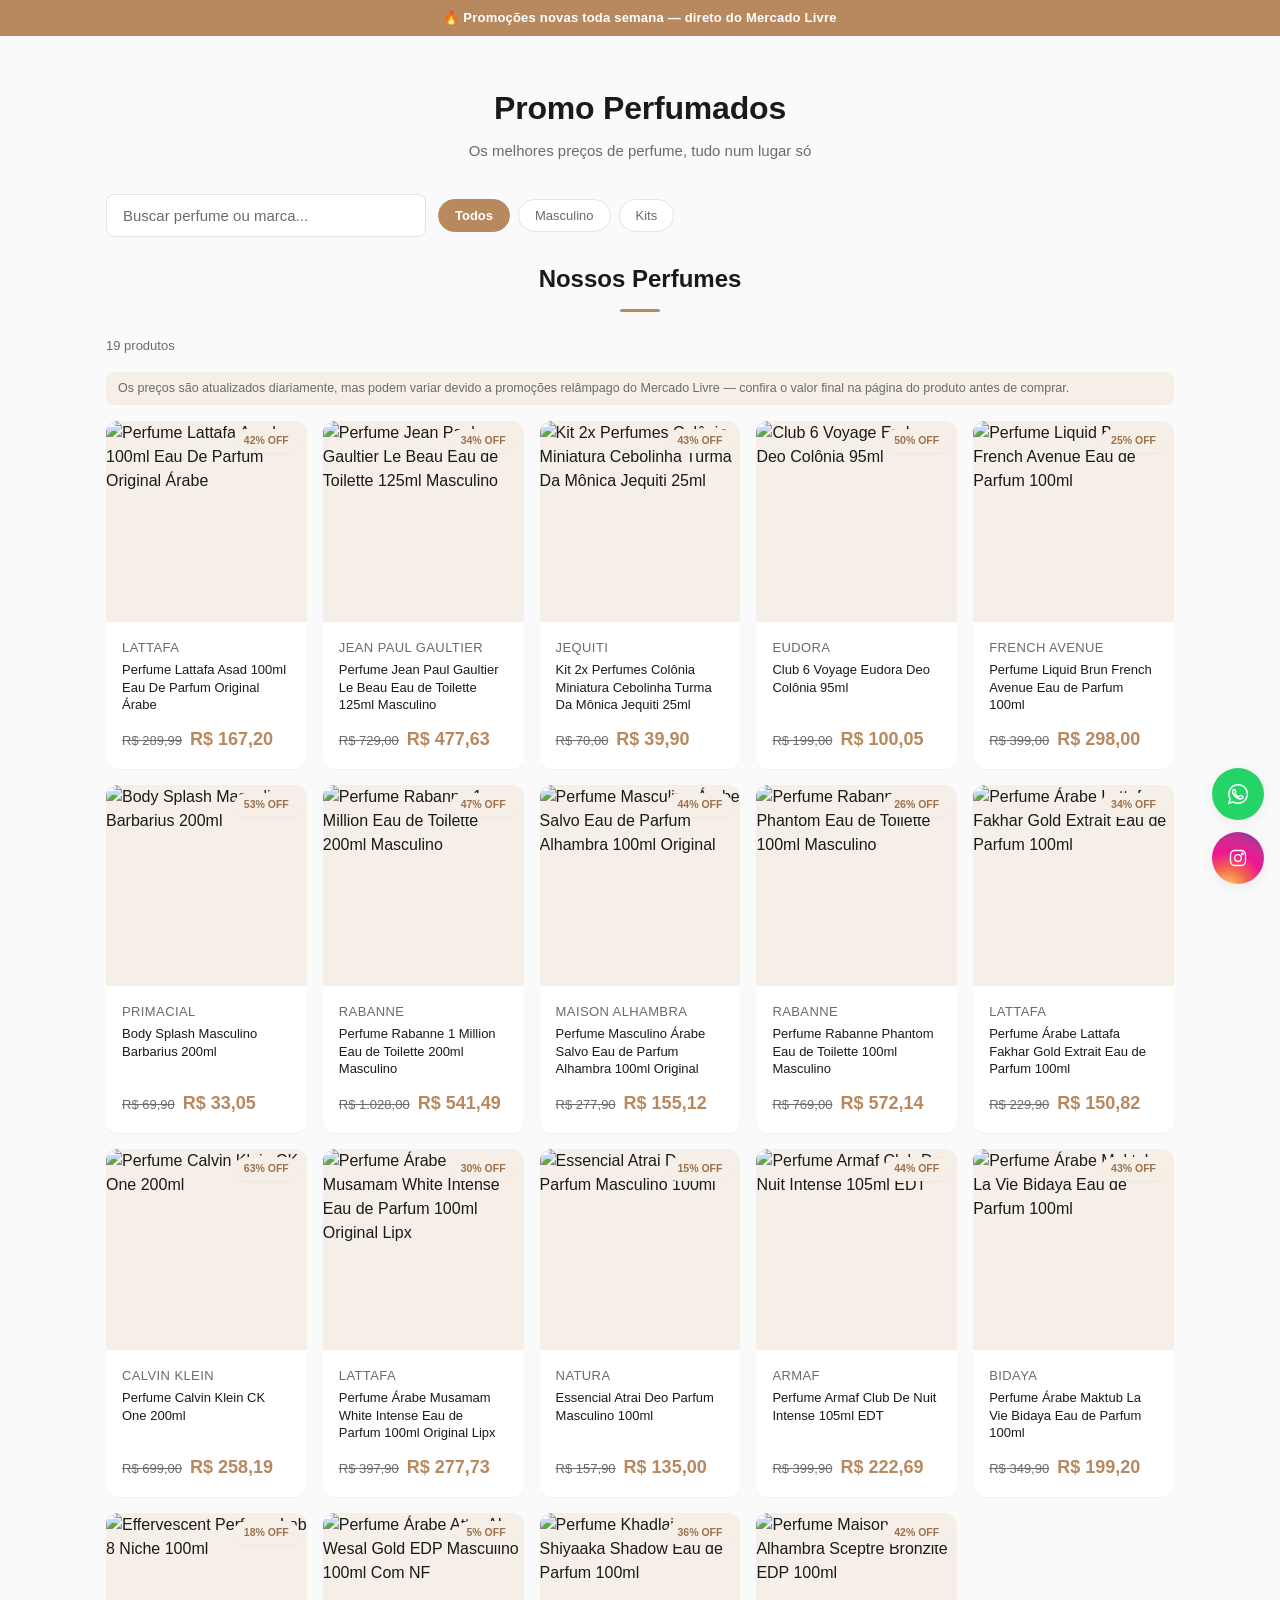
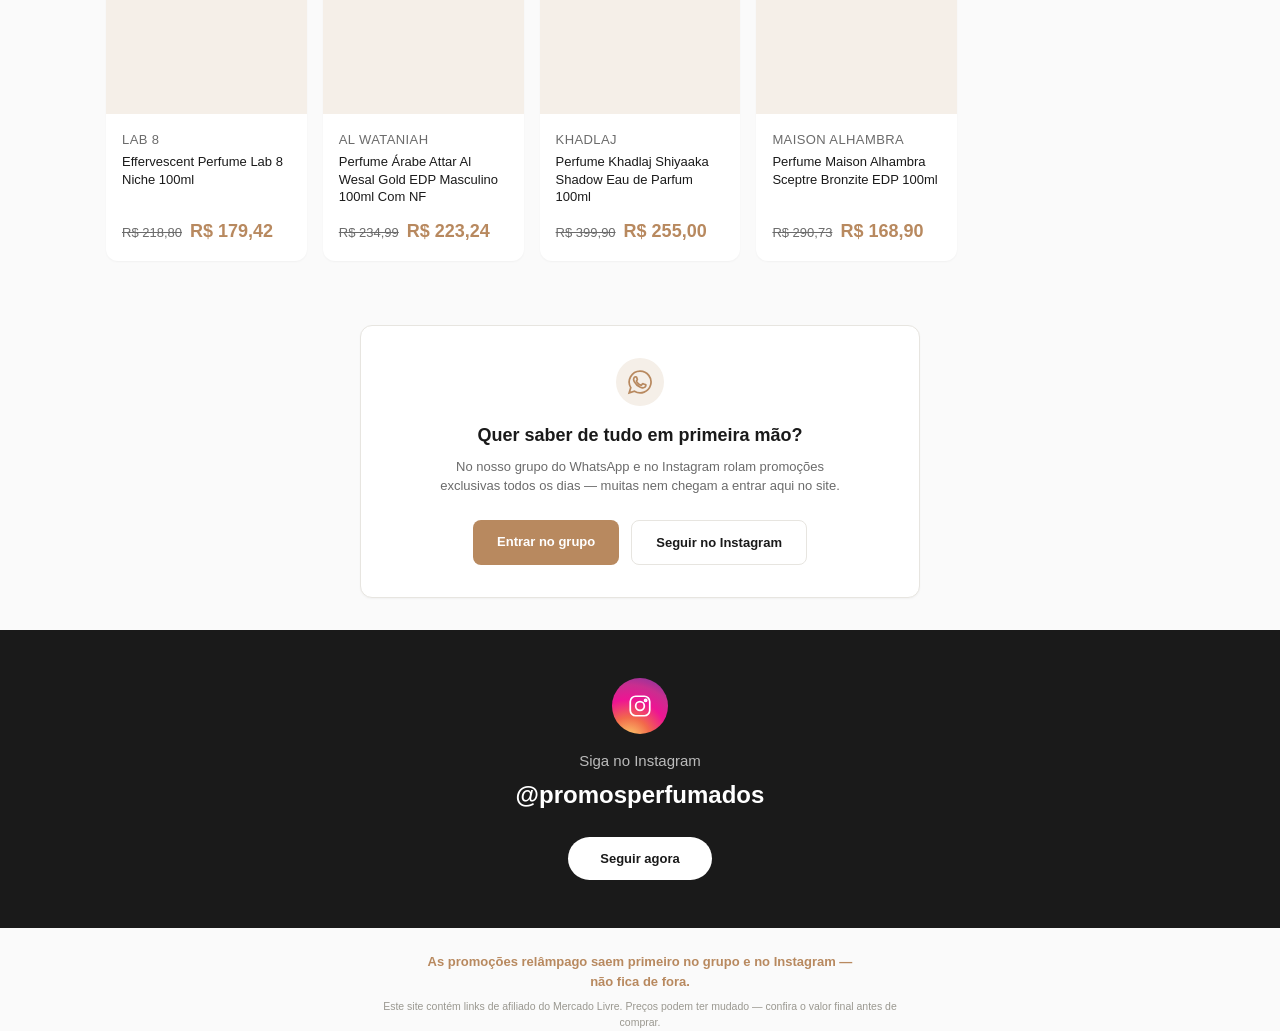
==== site/index.html @ 94b49519 "Adiciona 9 produtos reais (Yuri) e redesign inspirado na Lab8: barra de aviso, titulo de secao, badg" ====
<!DOCTYPE html>
<html lang="pt-br">
<head>
<meta charset="UTF-8">
<meta name="viewport" content="width=device-width, initial-scale=1.0">
<title>Promo Perfumados</title>
<link rel="stylesheet" href="style.css">

<!-- config.js precisa vir ANTES do pixel, porque o pixel lê o Pixel ID dali -->
<script src="config.js"></script>

<!-- ==================== META PIXEL ==================== -->
<script>
!function(f,b,e,v,n,t,s)
{if(f.fbq)return;n=f.fbq=function(){n.callMethod?
n.callMethod.apply(n,arguments):n.queue.push(arguments)};
if(!f._fbq)f._fbq=n;n.push=n;n.loaded=!0;n.version='2.0';
n.queue=[];t=b.createElement(e);t.async=!0;
t.src=v;s=b.getElementsByTagName(e)[0];
s.parentNode.insertBefore(t,s)}(window, document,'script',
'https://connect.facebook.net/en_US/fbevents.js');
fbq('init', SITE_CONFIG.metaPixelId);
fbq('track', 'PageView');
</script>
<noscript>
<img height="1" width="1" style="display:none"
src="https://www.facebook.com/tr?id=SEU_PIXEL_ID_AQUI&ev=PageView&noscript=1"/>
</noscript>
<!-- ==================== FIM META PIXEL ==================== -->
</head>
<body>

<div class="announcement-bar" id="announcement-bar"></div>

<header>
  <div class="header-brand">
    <h1 id="site-name">Promo Perfumados</h1>
  </div>
  <p id="site-tagline">Os melhores preços de perfume, tudo num lugar só</p>
</header>

<div class="container">
  <div class="toolbar">
    <input type="text" id="search" class="search-box" placeholder="Buscar perfume ou marca...">
    <div class="categories" id="categories"></div>
  </div>

  <div class="section-title-wrap">
    <h2 class="section-title" id="section-title"></h2>
    <div class="section-title-underline"></div>
  </div>

  <div class="results-count" id="results-count"></div>
  <p class="price-note" id="price-note"></p>
  <div class="grid" id="grid"></div>
</div>

<div class="cta-section">
  <div class="cta-icon">
    <svg width="26" height="26" viewBox="0 0 24 24" fill="none" stroke="currentColor" stroke-width="1.6"><path d="M17 14.5c-.3-.1-1.7-.8-2-.9-.3-.1-.5-.1-.7.1-.2.3-.8.9-.9 1.1-.2.2-.3.2-.6.1-.3-.1-1.3-.5-2.4-1.5-.9-.8-1.5-1.8-1.6-2.1-.2-.3 0-.5.1-.6.1-.1.3-.3.4-.5.1-.1.2-.3.2-.4.1-.2 0-.3 0-.4C9.4 9.2 9 8 8.8 7.6c-.2-.4-.4-.4-.6-.4h-.5c-.2 0-.5.1-.7.3-.2.3-.9.9-.9 2.2s1 2.5 1.1 2.7c.1.2 2 3 4.7 4.2.7.3 1.2.5 1.6.6.7.2 1.3.2 1.8.1.5-.1 1.7-.7 1.9-1.3.2-.6.2-1.1.2-1.3-.1-.1-.3-.2-.6-.3z"/><path d="M12 2a10 10 0 0 0-8.5 15.2L2 22l4.9-1.5A10 10 0 1 0 12 2z"/></svg>
  </div>
  <h2 class="cta-title">Quer saber de tudo em primeira mão?</h2>
  <p class="cta-subtitle">No nosso grupo do WhatsApp e no Instagram rolam promoções exclusivas todos os dias — muitas nem chegam a entrar aqui no site.</p>
  <div class="cta-buttons">
    <a id="whatsapp-cta" class="cta-btn primary" href="#">Entrar no grupo</a>
    <a id="instagram-cta" class="cta-btn secondary" href="#" target="_blank">Seguir no Instagram</a>
  </div>
</div>

<div class="instagram-band">
  <div class="instagram-band-icon">
    <svg width="26" height="26" viewBox="0 0 24 24" fill="none" stroke="#fff" stroke-width="1.6"><rect x="3" y="3" width="18" height="18" rx="5"/><circle cx="12" cy="12" r="4"/><circle cx="17.2" cy="6.8" r="1"/></svg>
  </div>
  <p class="instagram-band-label">Siga no Instagram</p>
  <p class="instagram-band-handle" id="instagram-handle"></p>
  <a id="instagram-band-btn" class="instagram-band-btn" href="#" target="_blank">Seguir agora</a>
</div>

<div class="disclaimer" id="disclaimer"></div>
<div class="legal-note" id="legal-note"></div>

<div class="floating-links">
  <a id="whatsapp-fab" class="fab whatsapp" href="#" target="_blank" title="Entrar no grupo do WhatsApp" aria-label="WhatsApp">
    <svg width="22" height="22" viewBox="0 0 24 24" fill="none" stroke="currentColor" stroke-width="1.6"><path d="M17 14.5c-.3-.1-1.7-.8-2-.9-.3-.1-.5-.1-.7.1-.2.3-.8.9-.9 1.1-.2.2-.3.2-.6.1-.3-.1-1.3-.5-2.4-1.5-.9-.8-1.5-1.8-1.6-2.1-.2-.3 0-.5.1-.6.1-.1.3-.3.4-.5.1-.1.2-.3.2-.4.1-.2 0-.3 0-.4C9.4 9.2 9 8 8.8 7.6c-.2-.4-.4-.4-.6-.4h-.5c-.2 0-.5.1-.7.3-.2.3-.9.9-.9 2.2s1 2.5 1.1 2.7c.1.2 2 3 4.7 4.2.7.3 1.2.5 1.6.6.7.2 1.3.2 1.8.1.5-.1 1.7-.7 1.9-1.3.2-.6.2-1.1.2-1.3-.1-.1-.3-.2-.6-.3z"/><path d="M12 2a10 10 0 0 0-8.5 15.2L2 22l4.9-1.5A10 10 0 1 0 12 2z"/></svg>
  </a>
  <a id="instagram-fab" class="fab instagram" href="#" target="_blank" title="Seguir no Instagram" aria-label="Instagram">
    <svg width="20" height="20" viewBox="0 0 24 24" fill="none" stroke="currentColor" stroke-width="1.6"><rect x="3" y="3" width="18" height="18" rx="5"/><circle cx="12" cy="12" r="4"/><circle cx="17.2" cy="6.8" r="1"/></svg>
  </a>
</div>

<script src="products-data.js"></script>
<script src="script.js"></script>
</body>
</html>
---- site/style.css ----
/* ============================================================
   Design tokens — see clean-web-design skill / design-tokens.css
   One scale, reused everywhere, instead of ad hoc values.
   ============================================================ */
:root {
  --color-bg: #fafafa;
  --color-surface: #ffffff;
  --color-border: #e7e5e0;
  --color-text: #1a1a1a;
  --color-text-muted: #6b6b6b;
  --color-accent: #b8895f;        /* accent com toque quente, combina com perfume sem virar "ouro genérico" */
  --color-accent-hover: #9c714c;
  --color-accent-tint: #f5efe8;

  --space-1: 4px;
  --space-2: 8px;
  --space-3: 12px;
  --space-4: 16px;
  --space-5: 24px;
  --space-6: 32px;
  --space-7: 48px;
  --space-8: 64px;

  --text-xs: 13px;
  --text-sm: 15px;
  --text-md: 18px;
  --text-lg: 24px;
  --text-xl: 32px;

  --radius: 12px;
  --radius-sm: 8px;
  --radius-pill: 999px;

  --shadow-sm: 0 1px 2px rgba(0, 0, 0, 0.04);
  --shadow-md: 0 4px 16px rgba(0, 0, 0, 0.06);
}

* { box-sizing: border-box; margin: 0; padding: 0; }

body {
  font-family: -apple-system, BlinkMacSystemFont, "Segoe UI", Arial, sans-serif;
  background: var(--color-bg);
  color: var(--color-text);
  line-height: 1.5;
}

.announcement-bar {
  background: var(--color-accent);
  color: #fff;
  text-align: center;
  font-size: var(--text-xs);
  font-weight: 600;
  letter-spacing: 0.2px;
  padding: var(--space-2) var(--space-4);
}

header {
  text-align: center;
  padding: var(--space-7) var(--space-4) var(--space-6);
}

.header-brand {
  display: flex;
  align-items: center;
  justify-content: center;
  gap: var(--space-2);
}

.logo-badge {
  width: 32px;
  height: 32px;
  border-radius: 50%;
}

#site-name {
  font-size: var(--text-xl);
  font-weight: 600;
  letter-spacing: -0.2px;
  color: var(--color-text);
}

#site-tagline {
  margin-top: var(--space-2);
  font-size: var(--text-sm);
  color: var(--color-text-muted);
}

.container {
  max-width: 1100px;
  margin: 0 auto;
  padding: 0 var(--space-4) var(--space-6);
}

.toolbar {
  display: flex;
  flex-direction: column;
  gap: var(--space-3);
  margin-bottom: var(--space-5);
}

.search-box {
  width: 100%;
  padding: var(--space-3) var(--space-4);
  border-radius: var(--radius-sm);
  border: 1px solid var(--color-border);
  background: var(--color-surface);
  color: var(--color-text);
  font-size: var(--text-sm);
}

.search-box::placeholder { color: var(--color-text-muted); }
.search-box:focus { outline: none; border-color: var(--color-accent); }

.categories {
  display: flex;
  flex-wrap: wrap;
  gap: var(--space-2);
}

.category-btn {
  padding: var(--space-2) var(--space-4);
  border-radius: var(--radius-pill);
  border: 1px solid var(--color-border);
  background: var(--color-surface);
  color: var(--color-text-muted);
  font-size: var(--text-xs);
  cursor: pointer;
  white-space: nowrap;
  transition: border-color 0.15s ease, color 0.15s ease;
}

.category-btn:hover { border-color: var(--color-accent); color: var(--color-text); }

.category-btn.active {
  background: var(--color-accent);
  border-color: var(--color-accent);
  color: #fff;
  font-weight: 600;
}

.section-title-wrap {
  text-align: center;
  margin-bottom: var(--space-5);
}

.section-title {
  font-size: var(--text-lg);
  font-weight: 600;
  color: var(--color-text);
}

.section-title-underline {
  width: 40px;
  height: 3px;
  background: var(--color-accent);
  border-radius: var(--radius-pill);
  margin: var(--space-3) auto 0;
}

.results-count {
  font-size: var(--text-xs);
  color: var(--color-text-muted);
  margin-bottom: var(--space-4);
}

.price-note {
  font-size: 12.5px;
  color: var(--color-text-muted);
  background: var(--color-accent-tint);
  border-radius: var(--radius-sm);
  padding: var(--space-2) var(--space-3);
  margin-bottom: var(--space-4);
  line-height: 1.4;
}

.grid {
  display: grid;
  grid-template-columns: repeat(auto-fill, minmax(170px, 1fr));
  gap: var(--space-4);
}

.card {
  background: var(--color-surface);
  border: none;
  border-radius: var(--radius);
  overflow: hidden;
  display: flex;
  flex-direction: column;
  text-decoration: none;
  color: inherit;
  box-shadow: var(--shadow-sm);
  transition: transform 0.15s ease, box-shadow 0.15s ease;
}

.card:hover {
  transform: translateY(-2px);
  box-shadow: var(--shadow-md);
}

.card-image-wrap {
  position: relative;
}

.card img {
  width: 100%;
  aspect-ratio: 1 / 1;
  object-fit: cover;
  background: var(--color-accent-tint);
  display: block;
}

.card-badge {
  position: absolute;
  top: var(--space-2);
  right: var(--space-2);
  background: var(--color-accent-tint);
  color: var(--color-accent-hover);
  font-size: 10.5px;
  font-weight: 700;
  padding: 4px 10px;
  border-radius: var(--radius-pill);
  box-shadow: var(--shadow-sm);
}

.card-body {
  padding: var(--space-4);
  display: flex;
  flex-direction: column;
  gap: var(--space-1);
  flex: 1;
}

.card-brand {
  font-size: var(--text-xs);
  color: var(--color-text-muted);
  text-transform: uppercase;
  letter-spacing: 0.4px;
}

.card-name {
  font-size: var(--text-xs);
  line-height: 1.35;
  color: var(--color-text);
}

.card-price-row {
  margin-top: auto;
  padding-top: var(--space-2);
  display: flex;
  align-items: baseline;
  gap: var(--space-2);
  flex-wrap: wrap;
}

.card-price-original {
  font-size: var(--text-xs);
  color: var(--color-text-muted);
  text-decoration: line-through;
}

.card-price {
  font-size: var(--text-md);
  font-weight: 600;
  color: var(--color-accent);
}

.no-results {
  text-align: center;
  padding: var(--space-7) var(--space-4);
  color: var(--color-text-muted);
  font-size: var(--text-sm);
}

.cta-section {
  max-width: 560px;
  margin: var(--space-6) auto 0;
  padding: var(--space-6) var(--space-5);
  background: var(--color-surface);
  border: 1px solid var(--color-border);
  border-radius: var(--radius);
  text-align: center;
  box-shadow: var(--shadow-sm);
}

.cta-icon {
  width: 48px;
  height: 48px;
  border-radius: 50%;
  background: var(--color-accent-tint);
  color: var(--color-accent);
  display: flex;
  align-items: center;
  justify-content: center;
  margin: 0 auto var(--space-4);
}

.cta-title {
  font-size: var(--text-md);
  font-weight: 600;
  color: var(--color-text);
  margin-bottom: var(--space-2);
}

.cta-subtitle {
  font-size: var(--text-xs);
  color: var(--color-text-muted);
  line-height: 1.5;
  max-width: 420px;
  margin: 0 auto var(--space-5);
}

.cta-buttons {
  display: flex;
  gap: var(--space-3);
  justify-content: center;
  flex-wrap: wrap;
}

.cta-btn {
  padding: var(--space-3) var(--space-5);
  border-radius: var(--radius-sm);
  font-size: var(--text-xs);
  font-weight: 600;
  text-decoration: none;
  transition: opacity 0.15s ease, background 0.15s ease;
}

.cta-btn.primary {
  background: var(--color-accent);
  color: #fff;
}

.cta-btn.primary:hover { background: var(--color-accent-hover); }

.cta-btn.secondary {
  background: var(--color-surface);
  color: var(--color-text);
  border: 1px solid var(--color-border);
}

.cta-btn.secondary:hover { border-color: var(--color-accent); color: var(--color-accent); }

.instagram-band {
  background: #1a1a1a;
  color: #fff;
  text-align: center;
  padding: var(--space-7) var(--space-4);
  margin-top: var(--space-6);
}

.instagram-band-icon {
  width: 56px;
  height: 56px;
  border-radius: 50%;
  background: radial-gradient(circle at 30% 110%, #ffdb6f, #f26a4b 30%, #ee1493 55%, #c92e8f 75%, #7038a3);
  display: flex;
  align-items: center;
  justify-content: center;
  margin: 0 auto var(--space-4);
}

.instagram-band-label {
  font-size: var(--text-sm);
  color: #bbb;
  margin-bottom: var(--space-1);
}

.instagram-band-handle {
  font-size: var(--text-lg);
  font-weight: 700;
  margin-bottom: var(--space-5);
}

.instagram-band-btn {
  display: inline-block;
  padding: var(--space-3) var(--space-6);
  border-radius: var(--radius-pill);
  background: #fff;
  color: #1a1a1a;
  font-size: var(--text-xs);
  font-weight: 600;
  text-decoration: none;
  transition: opacity 0.15s ease;
}

.instagram-band-btn:hover { opacity: 0.85; }

.disclaimer {
  max-width: 480px;
  margin: var(--space-5) auto 0;
  padding: 0 var(--space-4);
  font-size: var(--text-xs);
  font-weight: 600;
  line-height: 1.5;
  color: var(--color-accent);
  text-align: center;
}

.legal-note {
  max-width: 560px;
  margin: var(--space-2) auto 0;
  padding: 0 var(--space-4);
  font-size: 10.5px;
  line-height: 1.5;
  color: #9a9890;
  text-align: center;
}

footer {
  text-align: center;
  padding: var(--space-5) var(--space-4) 100px;
  font-size: var(--text-xs);
  color: var(--color-text-muted);
}

footer a { color: var(--color-accent); }

.floating-links {
  position: fixed;
  right: var(--space-4);
  bottom: var(--space-4);
  display: flex;
  flex-direction: column;
  gap: var(--space-3);
  z-index: 50;
}

.fab {
  width: 52px;
  height: 52px;
  border-radius: 50%;
  display: flex;
  align-items: center;
  justify-content: center;
  color: #fff;
  text-decoration: none;
  box-shadow: var(--shadow-md);
}

.fab.whatsapp { background: #25D366; }
.fab.instagram { background: radial-gradient(circle at 30% 110%, #ffdb6f, #f26a4b 30%, #ee1493 55%, #c92e8f 75%, #7038a3); }

@media (min-width: 640px) {
  .toolbar { flex-direction: row; align-items: center; }
  .search-box { max-width: 320px; }
}
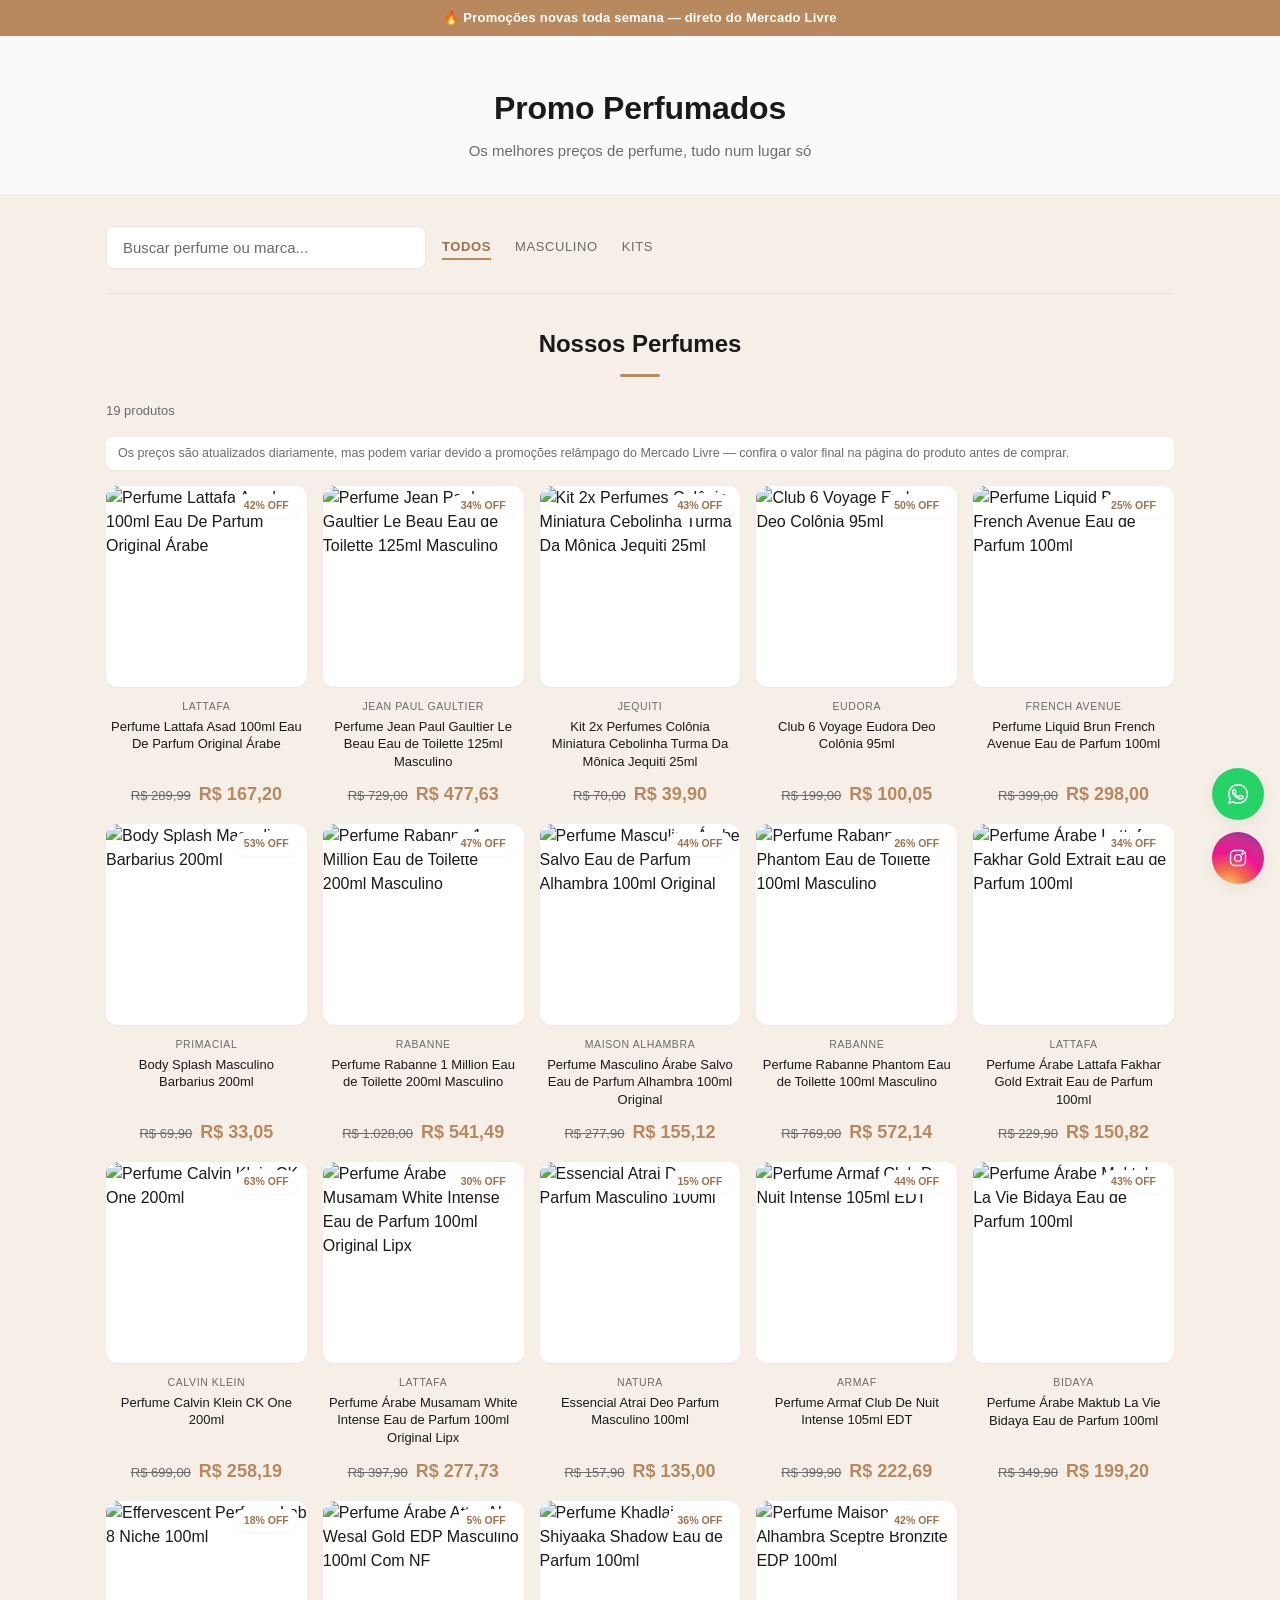
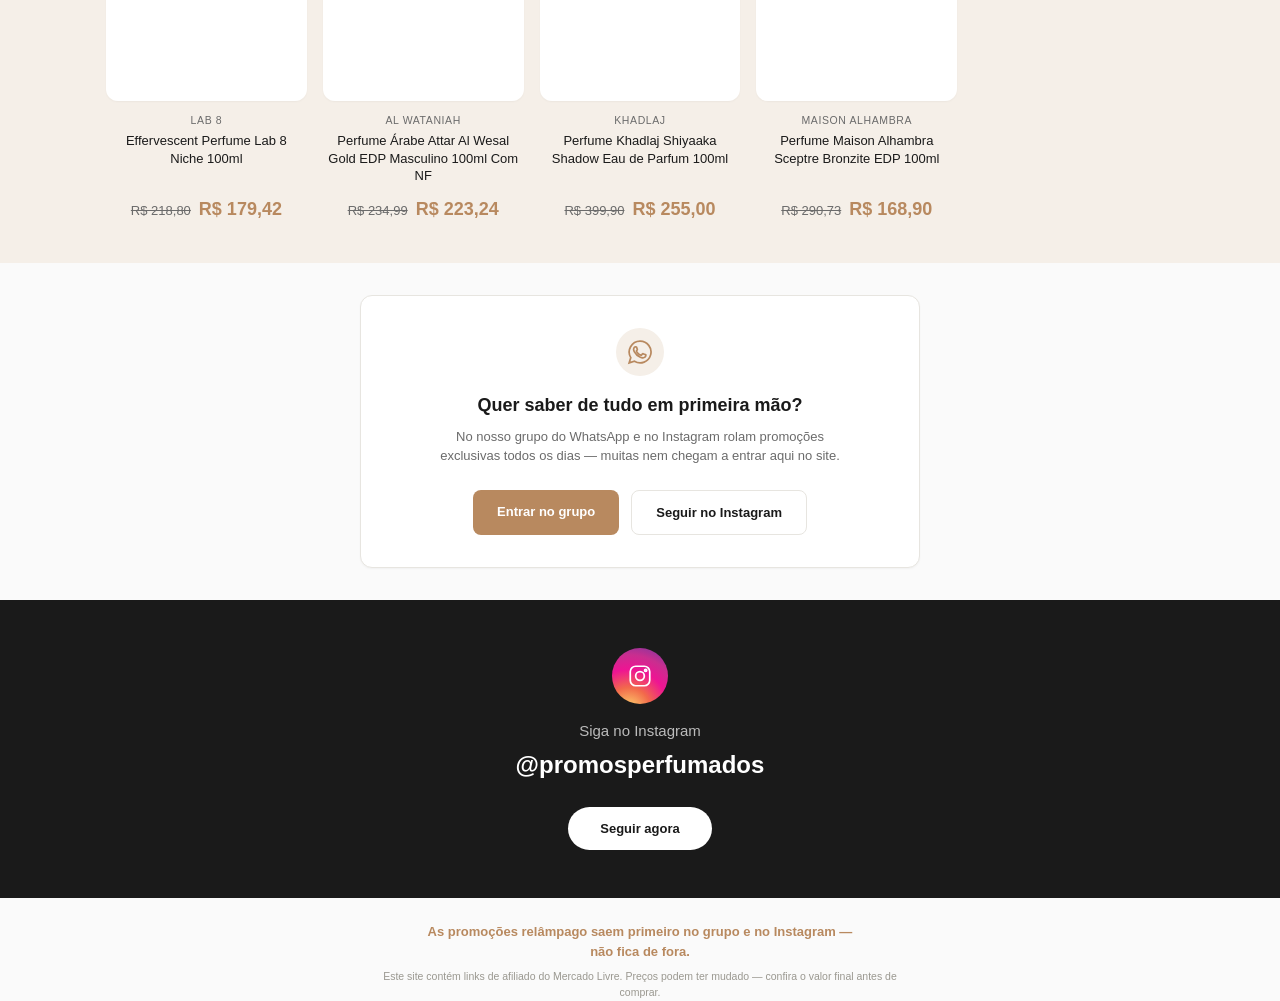
==== commit 1e50c9fb: "Refina fidelidade ao design de referencia: cards imagem+legenda sem caixa, categorias como links min" ====
--- a/site/index.html
+++ b/site/index.html
@@ -39,21 +39,23 @@
   <p id="site-tagline">Os melhores preços de perfume, tudo num lugar só</p>
 </header>
 
-<div class="container">
-  <div class="toolbar">
-    <input type="text" id="search" class="search-box" placeholder="Buscar perfume ou marca...">
-    <div class="categories" id="categories"></div>
+<section class="shop-band">
+  <div class="container">
+    <div class="toolbar">
+      <input type="text" id="search" class="search-box" placeholder="Buscar perfume ou marca...">
+      <div class="categories" id="categories"></div>
+    </div>
+
+    <div class="section-title-wrap">
+      <h2 class="section-title" id="section-title"></h2>
+      <div class="section-title-underline"></div>
+    </div>
+
+    <div class="results-count" id="results-count"></div>
+    <p class="price-note" id="price-note"></p>
+    <div class="grid" id="grid"></div>
   </div>
-
-  <div class="section-title-wrap">
-    <h2 class="section-title" id="section-title"></h2>
-    <div class="section-title-underline"></div>
-  </div>
-
-  <div class="results-count" id="results-count"></div>
-  <p class="price-note" id="price-note"></p>
-  <div class="grid" id="grid"></div>
-</div>
+</section>
 
 <div class="cta-section">
   <div class="cta-icon">
--- a/site/style.css
+++ b/site/style.css
@@ -85,6 +85,12 @@
   color: var(--color-text-muted);
 }
 
+.shop-band {
+  background: var(--color-accent-tint);
+  padding-top: var(--space-6);
+  padding-bottom: var(--space-2);
+}
+
 .container {
   max-width: 1100px;
   margin: 0 auto;
@@ -94,12 +100,16 @@
 .toolbar {
   display: flex;
   flex-direction: column;
-  gap: var(--space-3);
-  margin-bottom: var(--space-5);
+  align-items: center;
+  gap: var(--space-4);
+  margin-bottom: var(--space-6);
+  padding-bottom: var(--space-5);
+  border-bottom: 1px solid var(--color-border);
 }
 
 .search-box {
   width: 100%;
+  max-width: 360px;
   padding: var(--space-3) var(--space-4);
   border-radius: var(--radius-sm);
   border: 1px solid var(--color-border);
@@ -114,28 +124,30 @@
 .categories {
   display: flex;
   flex-wrap: wrap;
-  gap: var(--space-2);
+  justify-content: center;
+  gap: var(--space-5);
 }
 
 .category-btn {
-  padding: var(--space-2) var(--space-4);
-  border-radius: var(--radius-pill);
-  border: 1px solid var(--color-border);
-  background: var(--color-surface);
-  color: var(--color-text-muted);
-  font-size: var(--text-xs);
+  padding: var(--space-1) 0;
+  border: none;
+  border-bottom: 2px solid transparent;
+  background: none;
+  color: var(--color-text-muted);
+  font-size: var(--text-xs);
+  text-transform: uppercase;
+  letter-spacing: 0.6px;
   cursor: pointer;
   white-space: nowrap;
-  transition: border-color 0.15s ease, color 0.15s ease;
-}
-
-.category-btn:hover { border-color: var(--color-accent); color: var(--color-text); }
+  transition: color 0.15s ease, border-color 0.15s ease;
+}
+
+.category-btn:hover { color: var(--color-text); }
 
 .category-btn.active {
-  background: var(--color-accent);
-  border-color: var(--color-accent);
-  color: #fff;
-  font-weight: 600;
+  color: var(--color-accent-hover);
+  border-bottom-color: var(--color-accent);
+  font-weight: 700;
 }
 
 .section-title-wrap {
@@ -166,11 +178,12 @@
 .price-note {
   font-size: 12.5px;
   color: var(--color-text-muted);
-  background: var(--color-accent-tint);
+  background: var(--color-surface);
   border-radius: var(--radius-sm);
   padding: var(--space-2) var(--space-3);
   margin-bottom: var(--space-4);
   line-height: 1.4;
+  box-shadow: var(--shadow-sm);
 }
 
 .grid {
@@ -180,40 +193,52 @@
 }
 
 .card {
-  background: var(--color-surface);
+  background: transparent;
   border: none;
-  border-radius: var(--radius);
-  overflow: hidden;
+  border-radius: 0;
+  overflow: visible;
   display: flex;
   flex-direction: column;
   text-decoration: none;
   color: inherit;
-  box-shadow: var(--shadow-sm);
-  transition: transform 0.15s ease, box-shadow 0.15s ease;
+  box-shadow: none;
+  transition: transform 0.2s ease;
 }
 
 .card:hover {
-  transform: translateY(-2px);
-  box-shadow: var(--shadow-md);
+  transform: translateY(-3px);
 }
 
 .card-image-wrap {
   position: relative;
+  border-radius: var(--radius);
+  overflow: hidden;
+  box-shadow: var(--shadow-sm);
+  transition: box-shadow 0.2s ease;
+}
+
+.card:hover .card-image-wrap {
+  box-shadow: var(--shadow-md);
 }
 
 .card img {
   width: 100%;
   aspect-ratio: 1 / 1;
   object-fit: cover;
-  background: var(--color-accent-tint);
+  background: var(--color-surface);
   display: block;
+  transition: transform 0.35s ease;
+}
+
+.card:hover img {
+  transform: scale(1.04);
 }
 
 .card-badge {
   position: absolute;
   top: var(--space-2);
   right: var(--space-2);
-  background: var(--color-accent-tint);
+  background: var(--color-surface);
   color: var(--color-accent-hover);
   font-size: 10.5px;
   font-weight: 700;
@@ -223,18 +248,20 @@
 }
 
 .card-body {
-  padding: var(--space-4);
+  padding: var(--space-3) var(--space-1) 0;
   display: flex;
   flex-direction: column;
-  gap: var(--space-1);
+  align-items: center;
+  text-align: center;
+  gap: 3px;
   flex: 1;
 }
 
 .card-brand {
-  font-size: var(--text-xs);
+  font-size: 10.5px;
   color: var(--color-text-muted);
   text-transform: uppercase;
-  letter-spacing: 0.4px;
+  letter-spacing: 0.6px;
 }
 
 .card-name {
@@ -248,6 +275,7 @@
   padding-top: var(--space-2);
   display: flex;
   align-items: baseline;
+  justify-content: center;
   gap: var(--space-2);
   flex-wrap: wrap;
 }
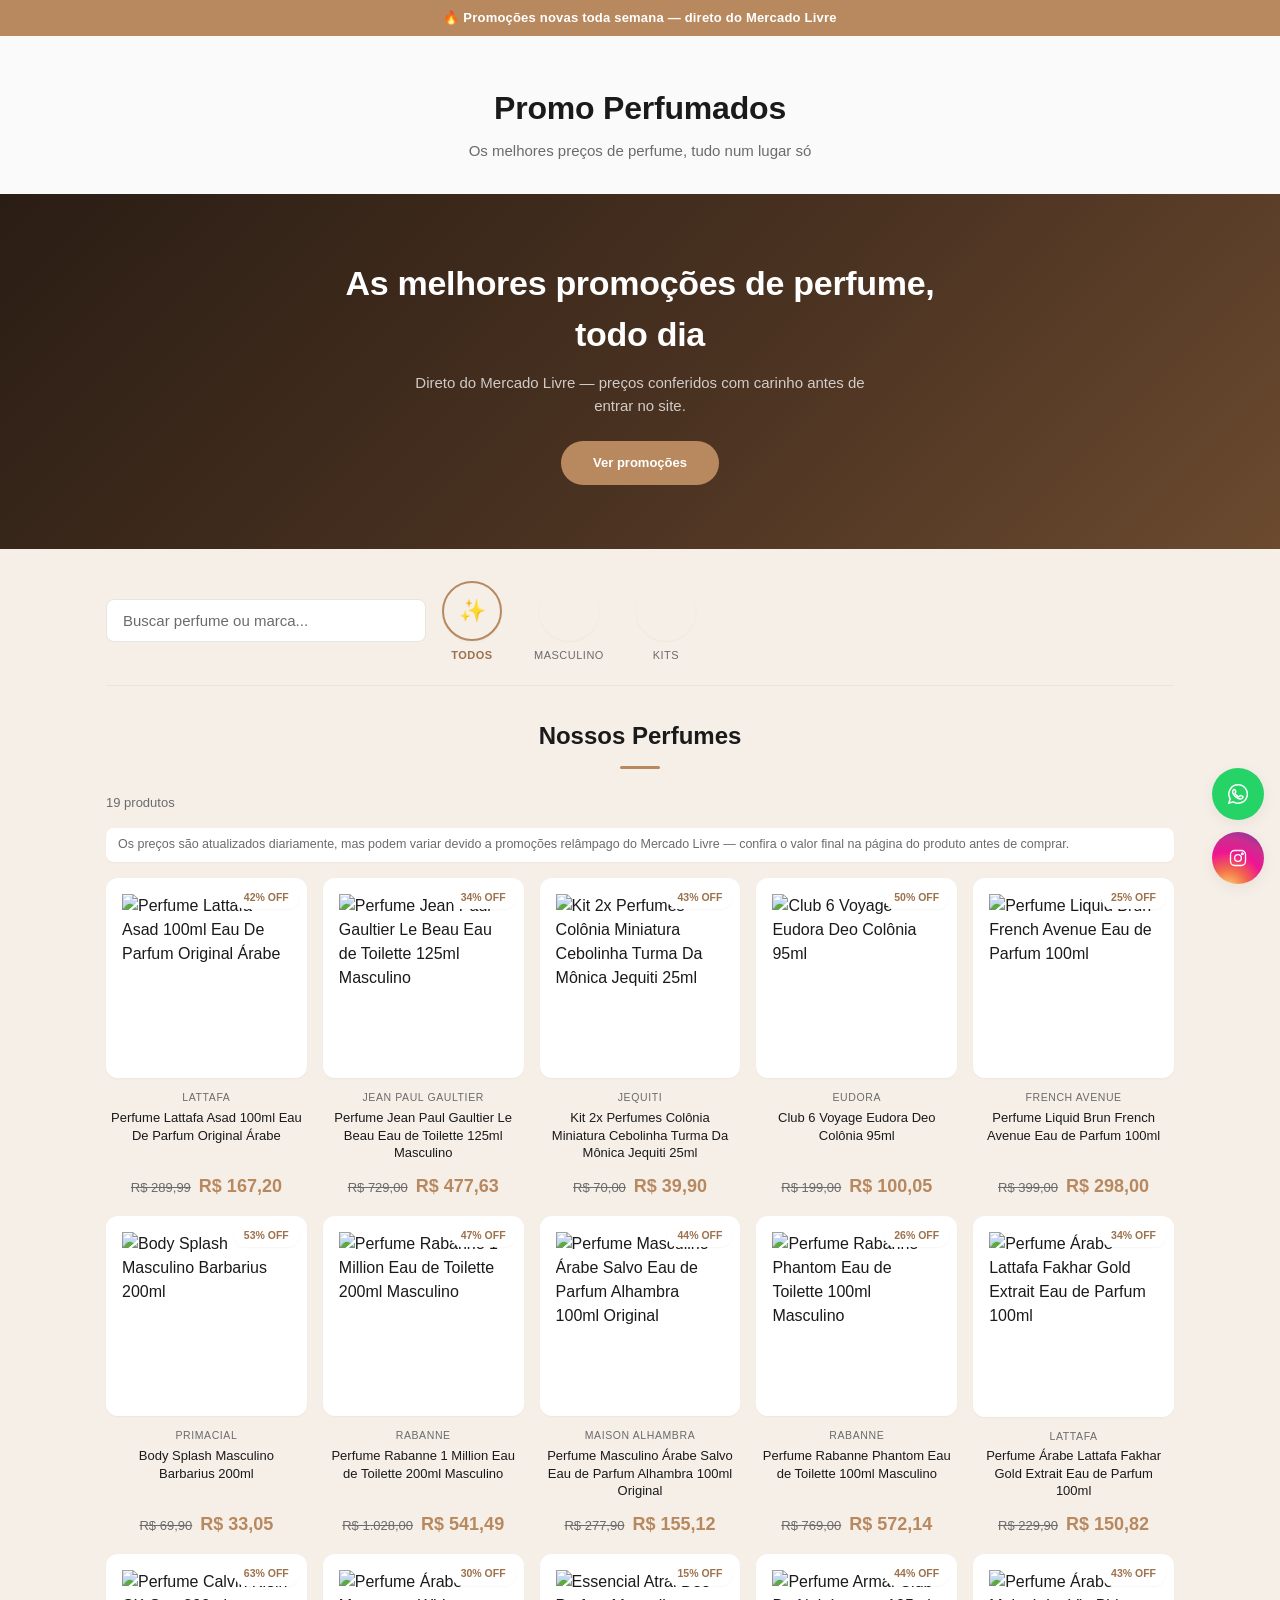
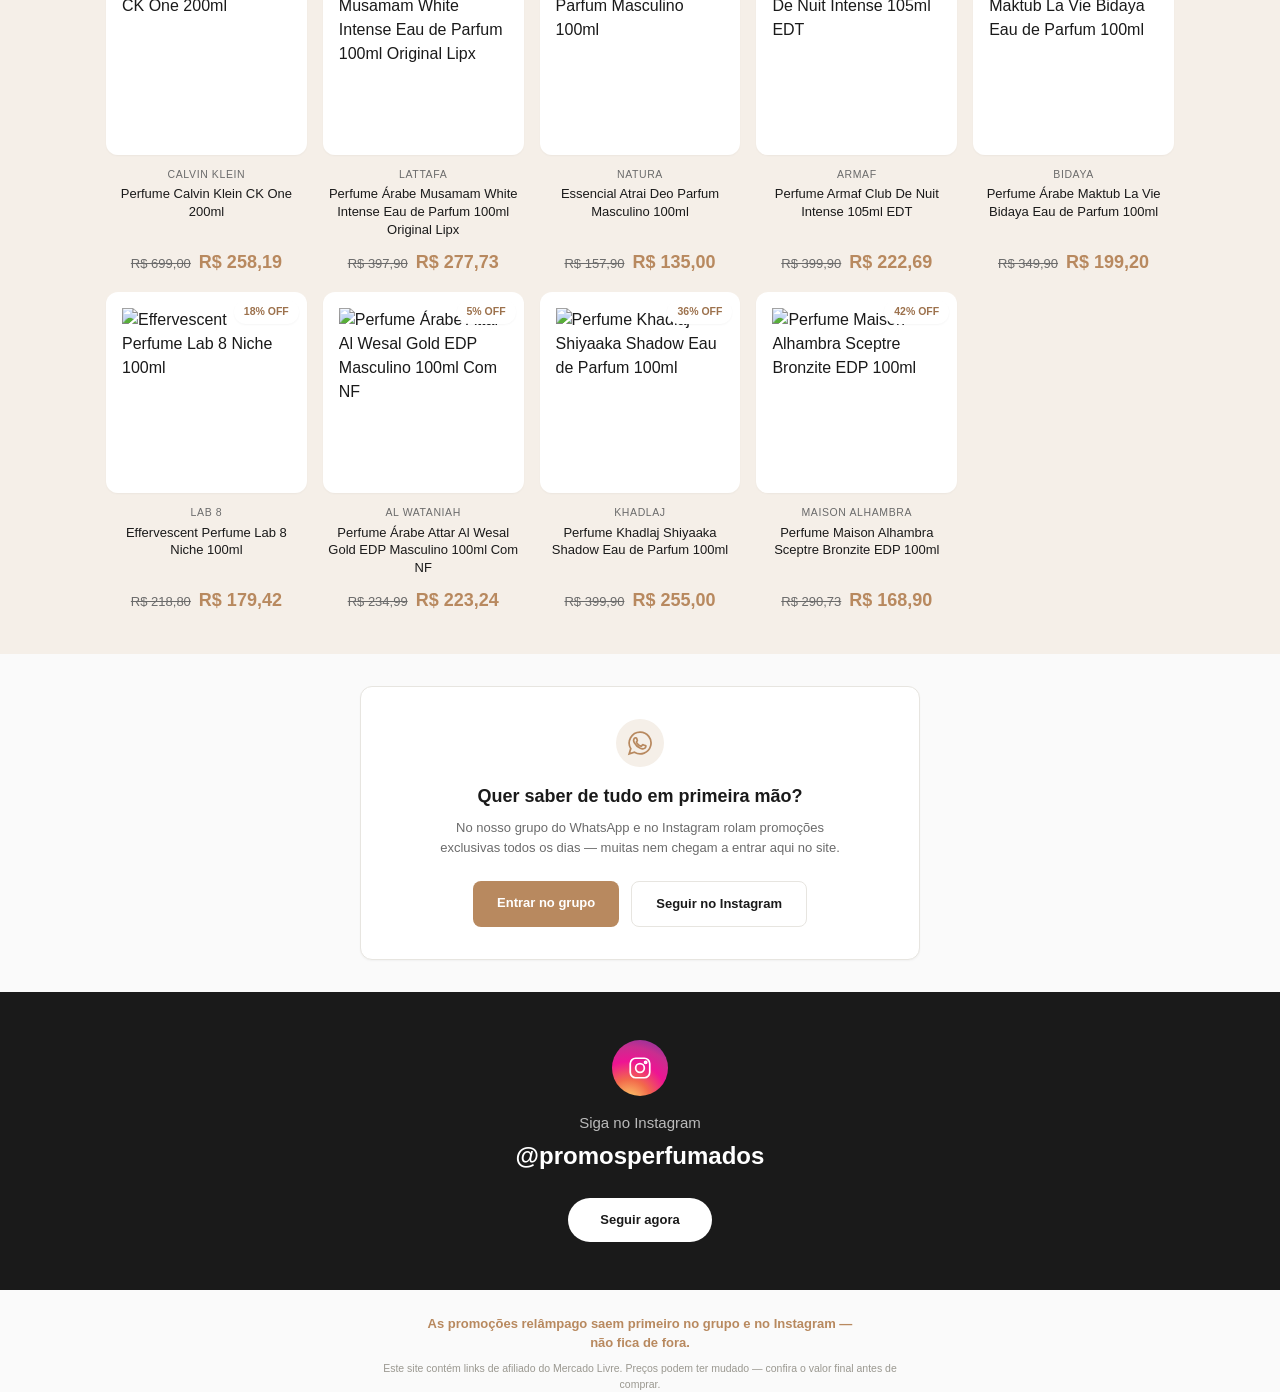
==== commit 8dfb7184: "Adiciona hero banner, categorias com circulo de foto e imagens de produto em caixa (contain) para pa" ====
--- a/site/index.html
+++ b/site/index.html
@@ -38,6 +38,12 @@
   </div>
   <p id="site-tagline">Os melhores preços de perfume, tudo num lugar só</p>
 </header>
+
+<section class="hero-banner">
+  <h2 class="hero-banner-title" id="hero-title"></h2>
+  <p class="hero-banner-subtitle" id="hero-subtitle"></p>
+  <a class="hero-banner-btn" href="#grid" id="hero-btn"></a>
+</section>
 
 <section class="shop-band">
   <div class="container">
--- a/site/style.css
+++ b/site/style.css
@@ -85,6 +85,43 @@
   color: var(--color-text-muted);
 }
 
+.hero-banner {
+  background: linear-gradient(135deg, #2a1d14 0%, #4a3221 55%, #6b4a2f 100%);
+  color: #fff;
+  text-align: center;
+  padding: var(--space-8) var(--space-4);
+}
+
+.hero-banner-title {
+  font-size: clamp(24px, 4vw, 34px);
+  font-weight: 700;
+  letter-spacing: -0.3px;
+  max-width: 640px;
+  margin: 0 auto var(--space-3);
+}
+
+.hero-banner-subtitle {
+  font-size: var(--text-sm);
+  color: rgba(255, 255, 255, 0.75);
+  max-width: 460px;
+  margin: 0 auto var(--space-5);
+  line-height: 1.5;
+}
+
+.hero-banner-btn {
+  display: inline-block;
+  padding: var(--space-3) var(--space-6);
+  border-radius: var(--radius-pill);
+  background: var(--color-accent);
+  color: #fff;
+  font-weight: 600;
+  font-size: var(--text-xs);
+  text-decoration: none;
+  transition: background 0.15s ease;
+}
+
+.hero-banner-btn:hover { background: var(--color-accent-hover); }
+
 .shop-band {
   background: var(--color-accent-tint);
   padding-top: var(--space-6);
@@ -125,30 +162,52 @@
   display: flex;
   flex-wrap: wrap;
   justify-content: center;
-  gap: var(--space-5);
+  gap: var(--space-6);
 }
 
 .category-btn {
-  padding: var(--space-1) 0;
+  display: flex;
+  flex-direction: column;
+  align-items: center;
+  gap: var(--space-2);
+  padding: 0;
   border: none;
-  border-bottom: 2px solid transparent;
   background: none;
-  color: var(--color-text-muted);
-  font-size: var(--text-xs);
+  cursor: pointer;
+}
+
+.category-circle {
+  width: 60px;
+  height: 60px;
+  border-radius: 50%;
+  background-size: cover;
+  background-position: center;
+  background-color: var(--color-accent-tint);
+  border: 2px solid transparent;
+  box-shadow: var(--shadow-sm);
+  transition: border-color 0.15s ease, transform 0.15s ease;
+}
+
+.category-circle-all {
+  display: flex;
+  align-items: center;
+  justify-content: center;
+  font-size: 22px;
+}
+
+.category-label {
+  font-size: 11px;
   text-transform: uppercase;
-  letter-spacing: 0.6px;
-  cursor: pointer;
-  white-space: nowrap;
-  transition: color 0.15s ease, border-color 0.15s ease;
-}
-
-.category-btn:hover { color: var(--color-text); }
-
-.category-btn.active {
-  color: var(--color-accent-hover);
-  border-bottom-color: var(--color-accent);
-  font-weight: 700;
-}
+  letter-spacing: 0.5px;
+  color: var(--color-text-muted);
+  transition: color 0.15s ease;
+}
+
+.category-btn:hover .category-circle { transform: translateY(-2px); }
+.category-btn:hover .category-label { color: var(--color-text); }
+
+.category-btn.active .category-circle { border-color: var(--color-accent); }
+.category-btn.active .category-label { color: var(--color-accent-hover); font-weight: 700; }
 
 .section-title-wrap {
   text-align: center;
@@ -224,8 +283,10 @@
 .card img {
   width: 100%;
   aspect-ratio: 1 / 1;
-  object-fit: cover;
+  object-fit: contain;
+  object-position: center;
   background: var(--color-surface);
+  padding: var(--space-4);
   display: block;
   transition: transform 0.35s ease;
 }
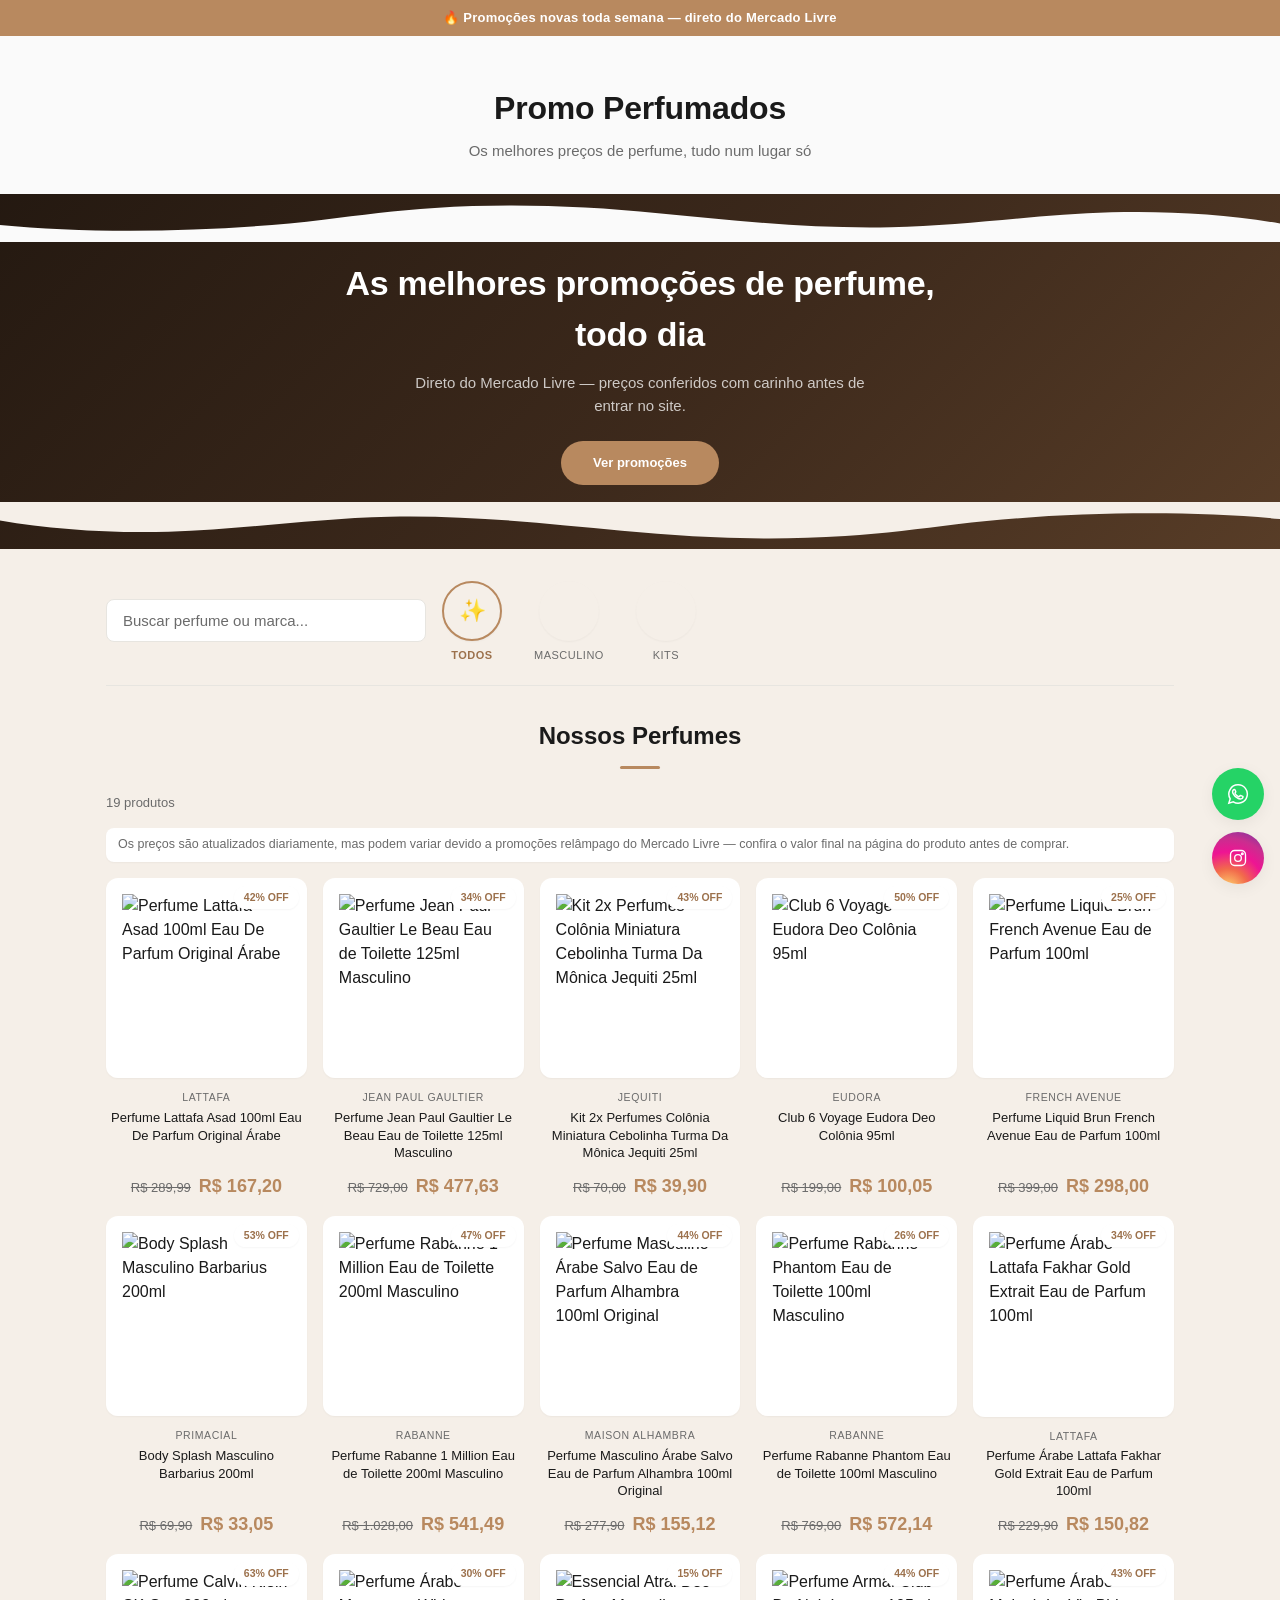
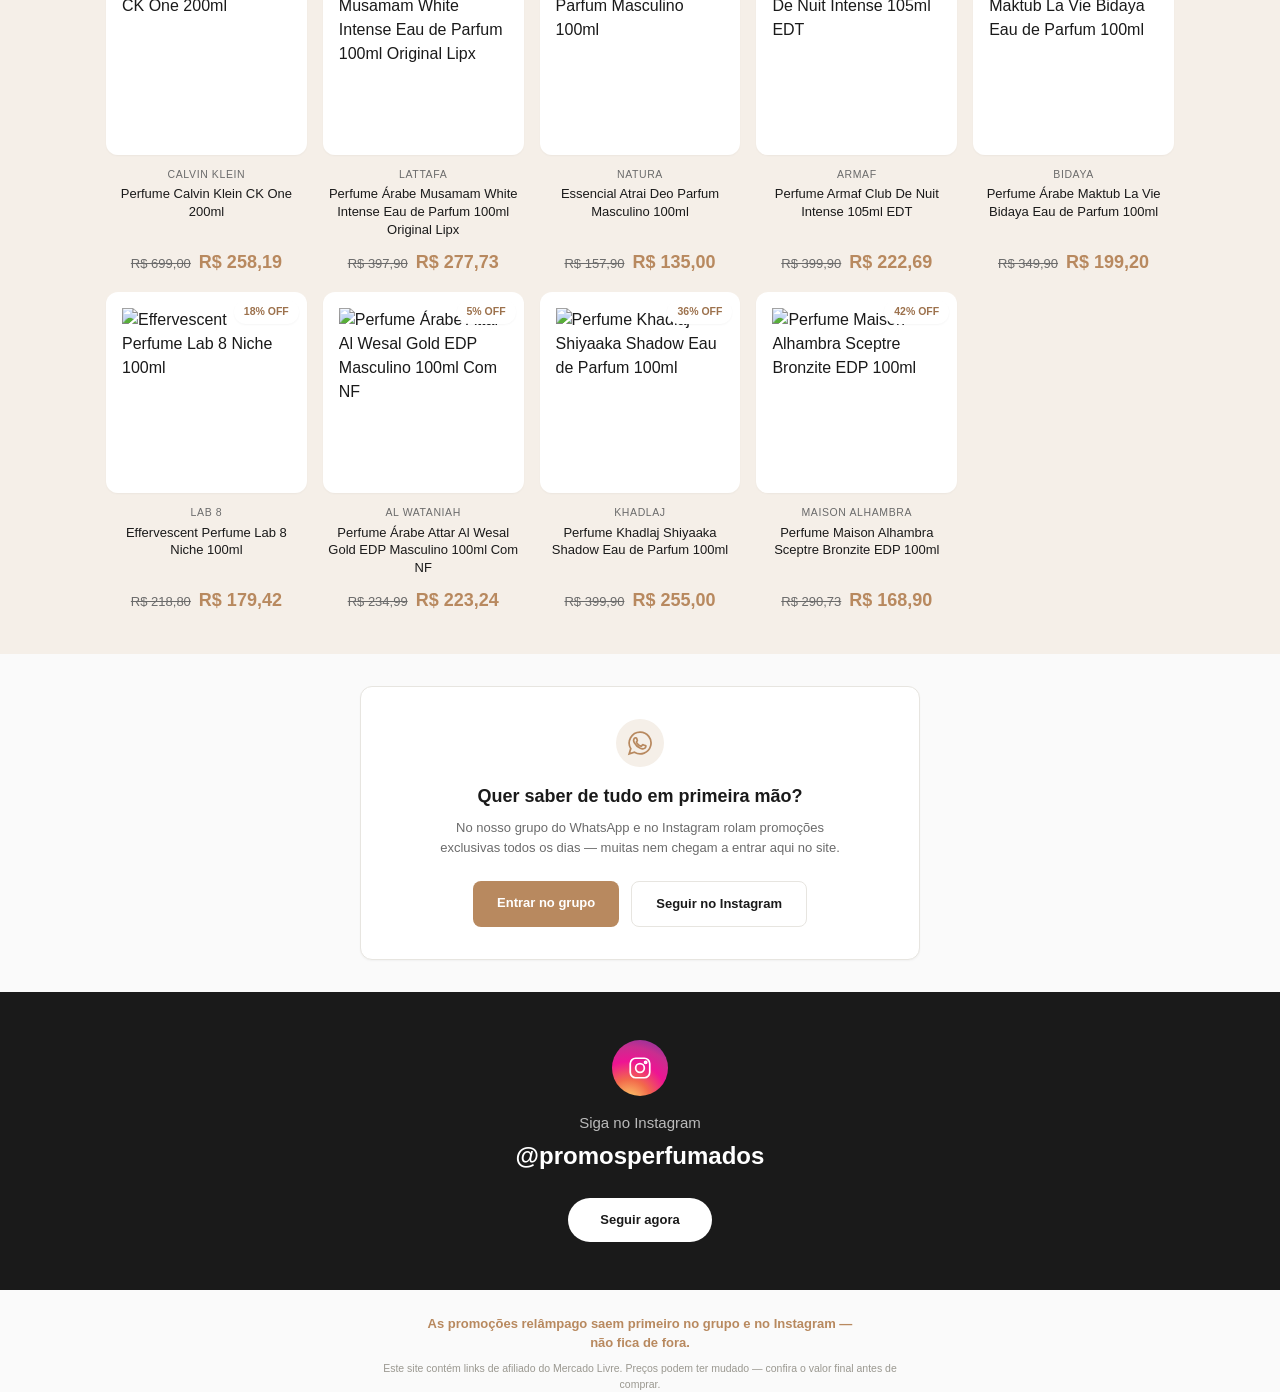
==== commit d2080178: "Transicoes suaves entre secoes (ondas SVG), carrossel de fotos com crossfade no hero, scroll suave e" ====
--- a/site/index.html
+++ b/site/index.html
@@ -40,9 +40,19 @@
 </header>
 
 <section class="hero-banner">
-  <h2 class="hero-banner-title" id="hero-title"></h2>
-  <p class="hero-banner-subtitle" id="hero-subtitle"></p>
-  <a class="hero-banner-btn" href="#grid" id="hero-btn"></a>
+  <div class="hero-wave hero-wave-top" aria-hidden="true">
+    <svg viewBox="0 0 1200 120" preserveAspectRatio="none"><path d="M0,0V46.29c47.79,22.2,103.59,32.17,158,28,70.36-5.37,136.33-33.31,206.8-37.5C438.64,32.43,512.34,53.67,583,72.05c69.27,18,138.3,24.88,209.4,13.08,36.15-6,69.85-17.84,104.45-29.34C989.29,25,1113,19.24,1200,42.71V0Z"></path></svg>
+  </div>
+  <div class="hero-slides" id="hero-slides"></div>
+  <div class="hero-overlay"></div>
+  <div class="hero-content">
+    <h2 class="hero-banner-title" id="hero-title"></h2>
+    <p class="hero-banner-subtitle" id="hero-subtitle"></p>
+    <a class="hero-banner-btn" href="#grid" id="hero-btn"></a>
+  </div>
+  <div class="hero-wave hero-wave-bottom" aria-hidden="true">
+    <svg viewBox="0 0 1200 120" preserveAspectRatio="none"><path d="M0,0V46.29c47.79,22.2,103.59,32.17,158,28,70.36-5.37,136.33-33.31,206.8-37.5C438.64,32.43,512.34,53.67,583,72.05c69.27,18,138.3,24.88,209.4,13.08,36.15-6,69.85-17.84,104.45-29.34C989.29,25,1113,19.24,1200,42.71V0Z"></path></svg>
+  </div>
 </section>
 
 <section class="shop-band">
--- a/site/style.css
+++ b/site/style.css
@@ -37,6 +37,8 @@
 
 * { box-sizing: border-box; margin: 0; padding: 0; }
 
+html { scroll-behavior: smooth; }
+
 body {
   font-family: -apple-system, BlinkMacSystemFont, "Segoe UI", Arial, sans-serif;
   background: var(--color-bg);
@@ -86,11 +88,60 @@
 }
 
 .hero-banner {
-  background: linear-gradient(135deg, #2a1d14 0%, #4a3221 55%, #6b4a2f 100%);
+  position: relative;
+  overflow: hidden;
+  background: #2a1d14;
   color: #fff;
   text-align: center;
   padding: var(--space-8) var(--space-4);
 }
+
+.hero-slides {
+  position: absolute;
+  inset: 0;
+  z-index: 0;
+}
+
+.hero-slide {
+  position: absolute;
+  inset: 0;
+  background-size: cover;
+  background-position: center;
+  opacity: 0;
+  filter: brightness(0.45) saturate(1.05);
+  transition: opacity 1.8s ease;
+}
+
+.hero-slide.active { opacity: 1; }
+
+.hero-overlay {
+  position: absolute;
+  inset: 0;
+  z-index: 1;
+  background: linear-gradient(135deg, rgba(35, 24, 16, 0.82), rgba(74, 50, 33, 0.6) 55%, rgba(107, 74, 47, 0.7));
+}
+
+.hero-content {
+  position: relative;
+  z-index: 2;
+}
+
+.hero-wave {
+  position: absolute;
+  left: 0;
+  width: 100%;
+  line-height: 0;
+  z-index: 3;
+  pointer-events: none;
+}
+
+.hero-wave svg { width: 100%; height: 48px; display: block; }
+
+.hero-wave-top { top: 0; transform: rotate(180deg); }
+.hero-wave-top path { fill: var(--color-bg); }
+
+.hero-wave-bottom { bottom: -1px; }
+.hero-wave-bottom path { fill: var(--color-accent-tint); }
 
 .hero-banner-title {
   font-size: clamp(24px, 4vw, 34px);
@@ -261,7 +312,13 @@
   text-decoration: none;
   color: inherit;
   box-shadow: none;
-  transition: transform 0.2s ease;
+  opacity: 0;
+  transform: translateY(0);
+  transition: transform 0.2s ease, opacity 0.6s ease;
+}
+
+.card.in-view {
+  opacity: 1;
 }
 
 .card:hover {
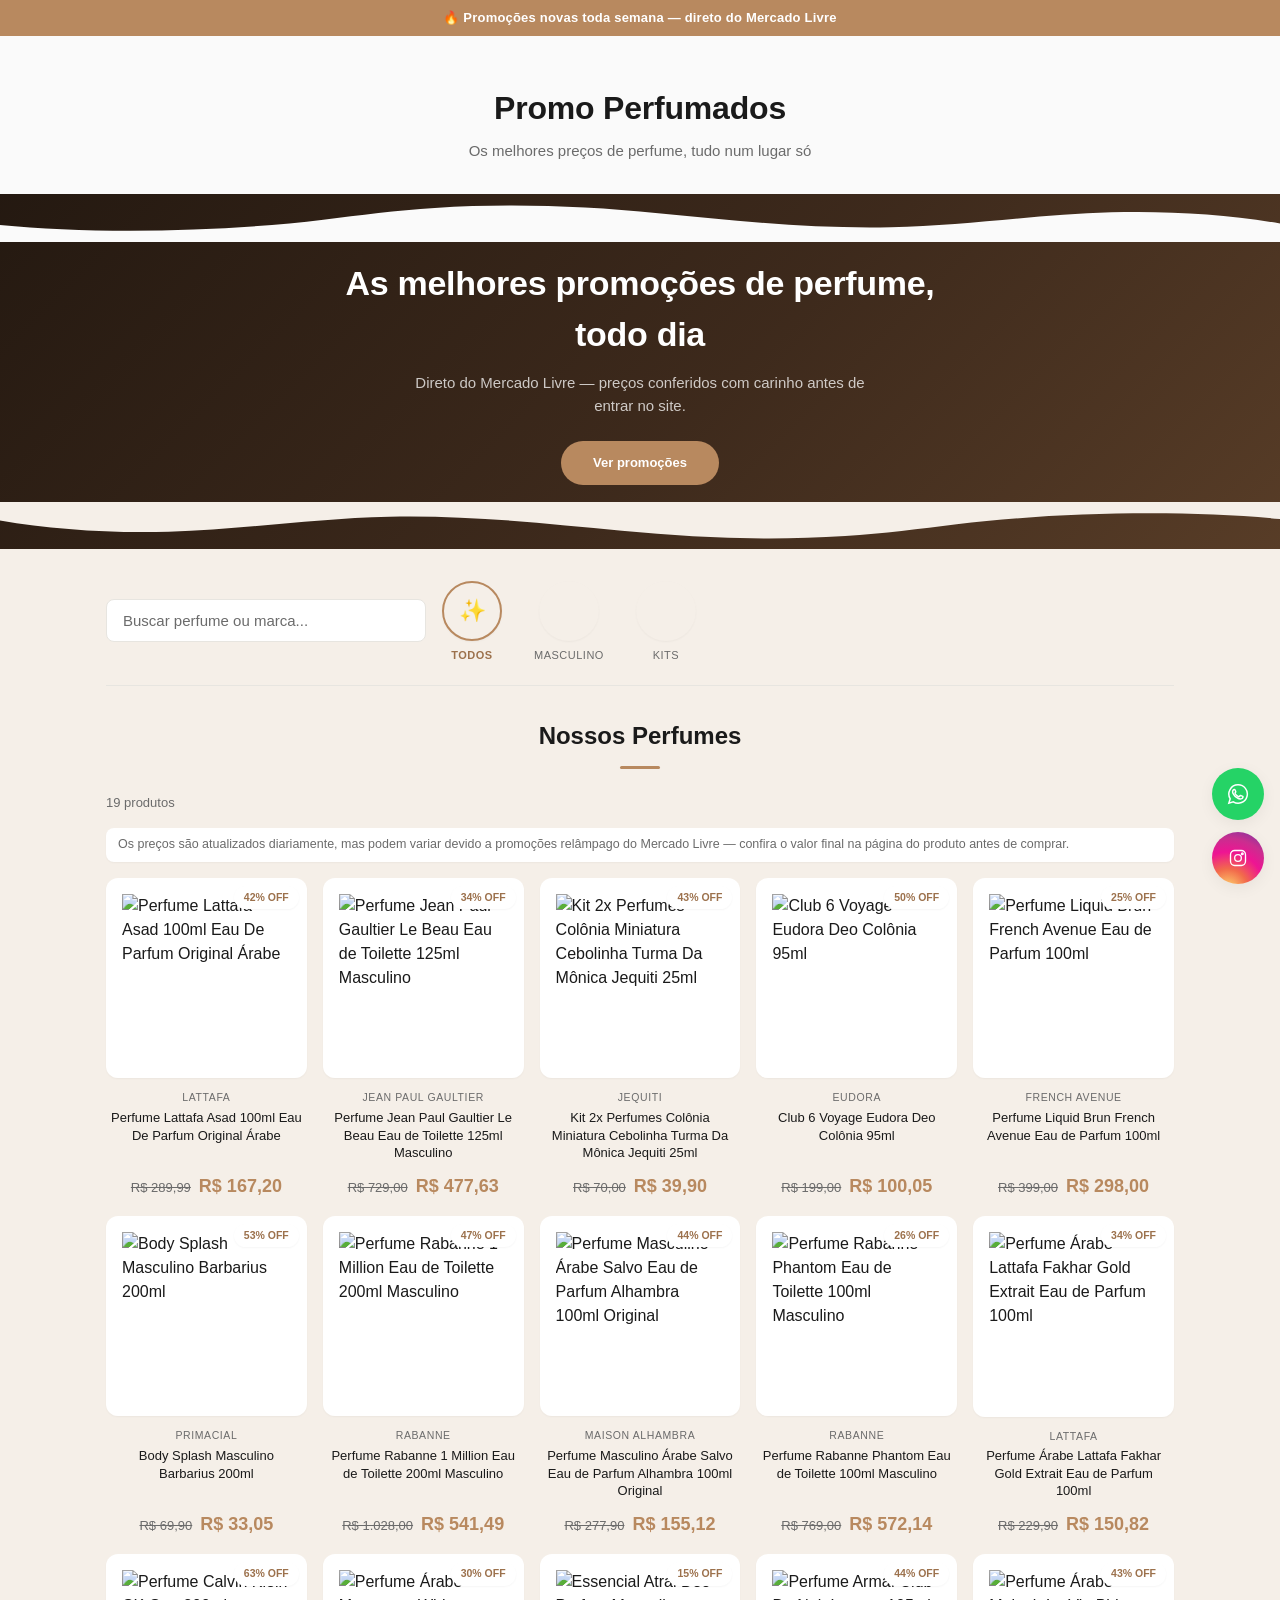
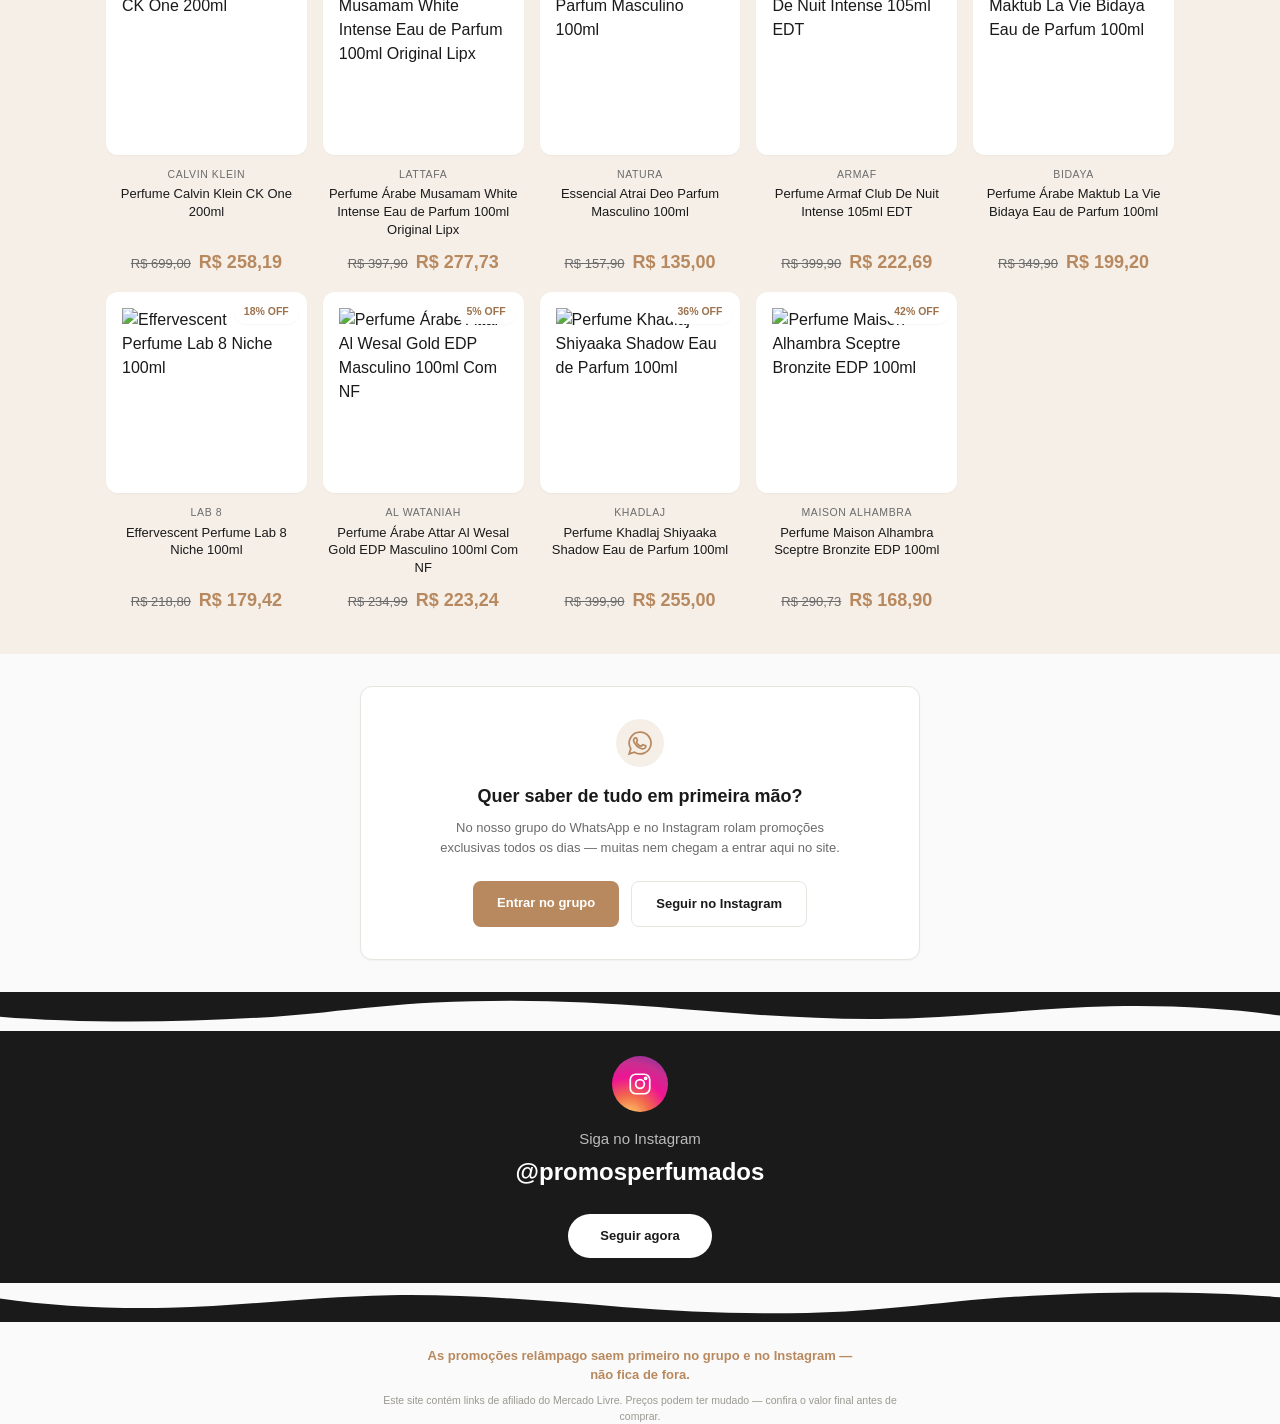
==== commit f2dac8fe: "Adiciona ondas de transicao na faixa do Instagram para consistencia com o hero" ====
--- a/site/index.html
+++ b/site/index.html
@@ -86,12 +86,18 @@
 </div>
 
 <div class="instagram-band">
+  <div class="section-wave top fill-bg" aria-hidden="true">
+    <svg viewBox="0 0 1200 120" preserveAspectRatio="none"><path d="M0,0V46.29c47.79,22.2,103.59,32.17,158,28,70.36-5.37,136.33-33.31,206.8-37.5C438.64,32.43,512.34,53.67,583,72.05c69.27,18,138.3,24.88,209.4,13.08,36.15-6,69.85-17.84,104.45-29.34C989.29,25,1113,19.24,1200,42.71V0Z"></path></svg>
+  </div>
   <div class="instagram-band-icon">
     <svg width="26" height="26" viewBox="0 0 24 24" fill="none" stroke="#fff" stroke-width="1.6"><rect x="3" y="3" width="18" height="18" rx="5"/><circle cx="12" cy="12" r="4"/><circle cx="17.2" cy="6.8" r="1"/></svg>
   </div>
   <p class="instagram-band-label">Siga no Instagram</p>
   <p class="instagram-band-handle" id="instagram-handle"></p>
   <a id="instagram-band-btn" class="instagram-band-btn" href="#" target="_blank">Seguir agora</a>
+  <div class="section-wave bottom fill-bg" aria-hidden="true">
+    <svg viewBox="0 0 1200 120" preserveAspectRatio="none"><path d="M0,0V46.29c47.79,22.2,103.59,32.17,158,28,70.36-5.37,136.33-33.31,206.8-37.5C438.64,32.43,512.34,53.67,583,72.05c69.27,18,138.3,24.88,209.4,13.08,36.15-6,69.85-17.84,104.45-29.34C989.29,25,1113,19.24,1200,42.71V0Z"></path></svg>
+  </div>
 </div>
 
 <div class="disclaimer" id="disclaimer"></div>
--- a/site/style.css
+++ b/site/style.css
@@ -143,6 +143,22 @@
 .hero-wave-bottom { bottom: -1px; }
 .hero-wave-bottom path { fill: var(--color-accent-tint); }
 
+/* Onda genérica reutilizável, usada em outras junções de seção (ex: faixa do Instagram) */
+.section-wave {
+  position: absolute;
+  left: 0;
+  width: 100%;
+  line-height: 0;
+  z-index: 3;
+  pointer-events: none;
+}
+
+.section-wave svg { width: 100%; height: 40px; display: block; }
+.section-wave.top { top: -1px; transform: rotate(180deg); }
+.section-wave.bottom { bottom: -1px; }
+.section-wave.fill-bg path { fill: var(--color-bg); }
+.section-wave.fill-tint path { fill: var(--color-accent-tint); }
+
 .hero-banner-title {
   font-size: clamp(24px, 4vw, 34px);
   font-weight: 700;
@@ -487,10 +503,12 @@
 .cta-btn.secondary:hover { border-color: var(--color-accent); color: var(--color-accent); }
 
 .instagram-band {
+  position: relative;
+  overflow: hidden;
   background: #1a1a1a;
   color: #fff;
   text-align: center;
-  padding: var(--space-7) var(--space-4);
+  padding: var(--space-8) var(--space-4);
   margin-top: var(--space-6);
 }
 
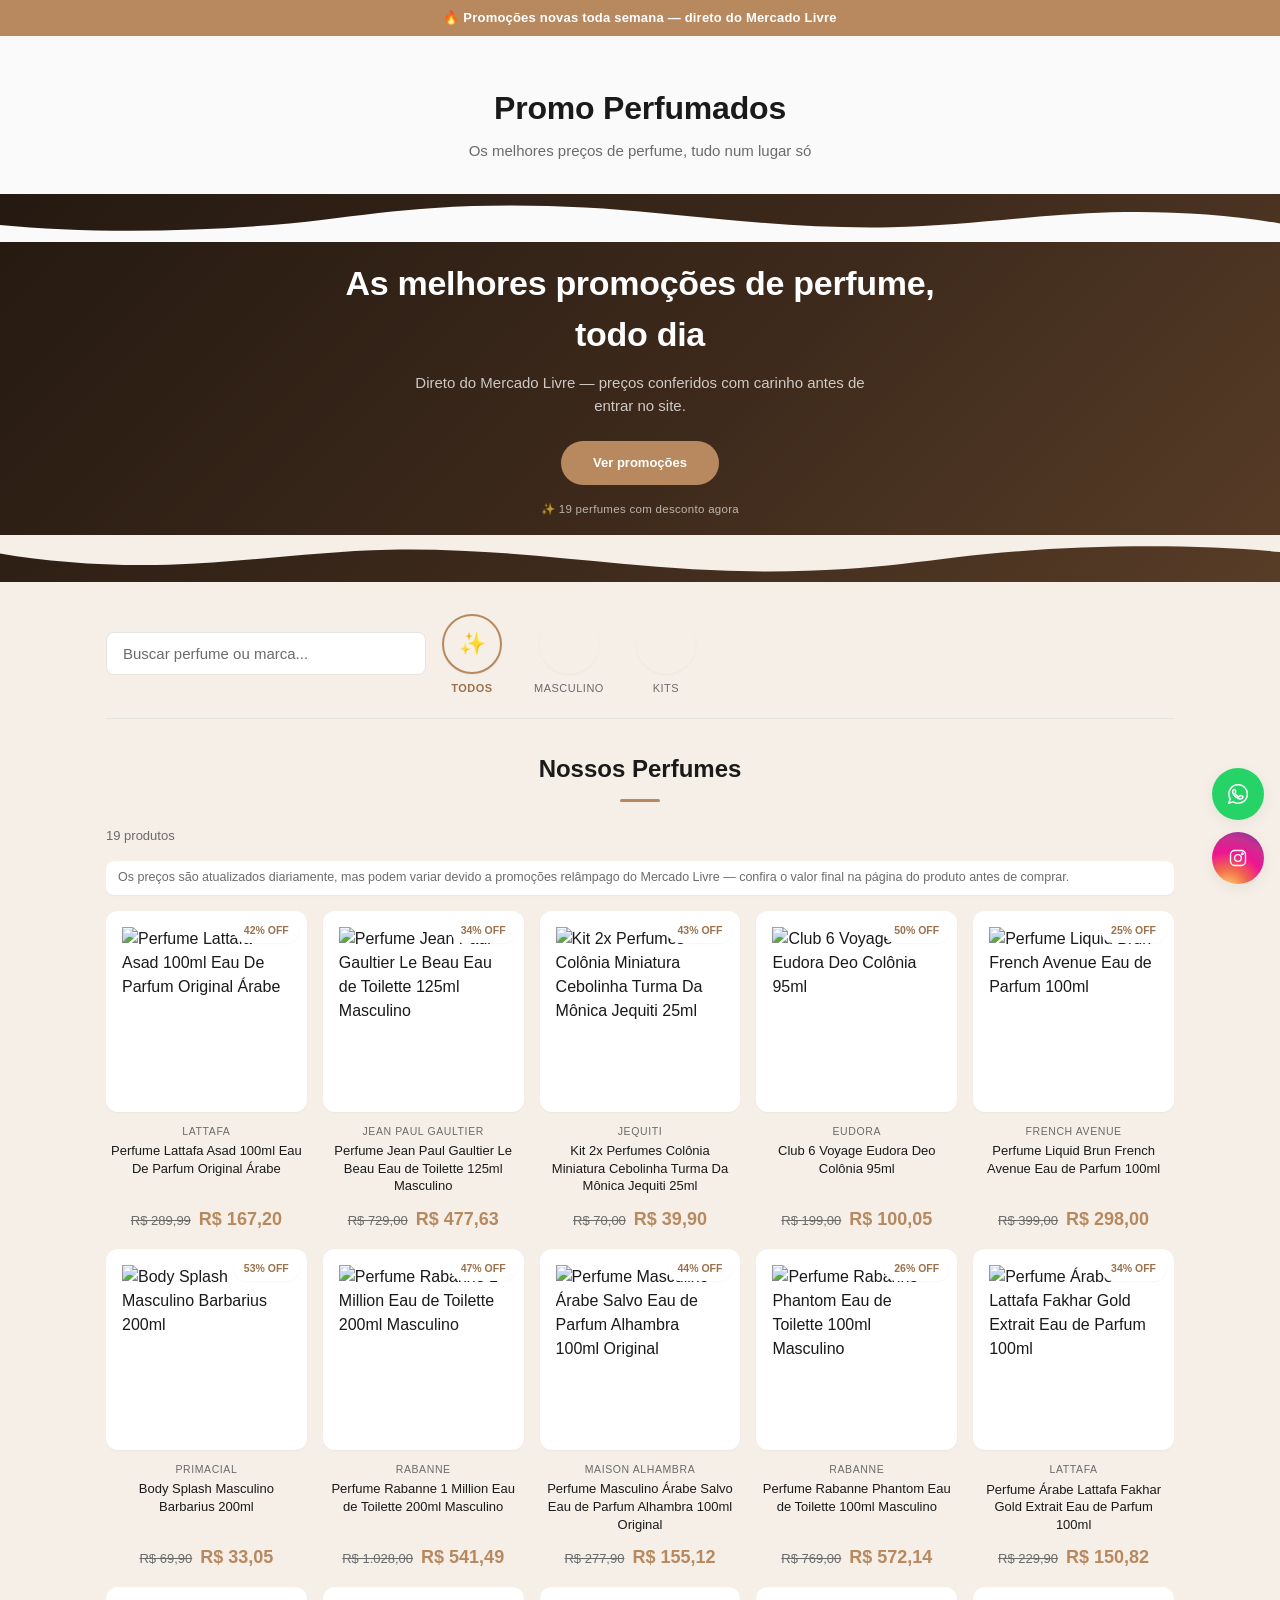
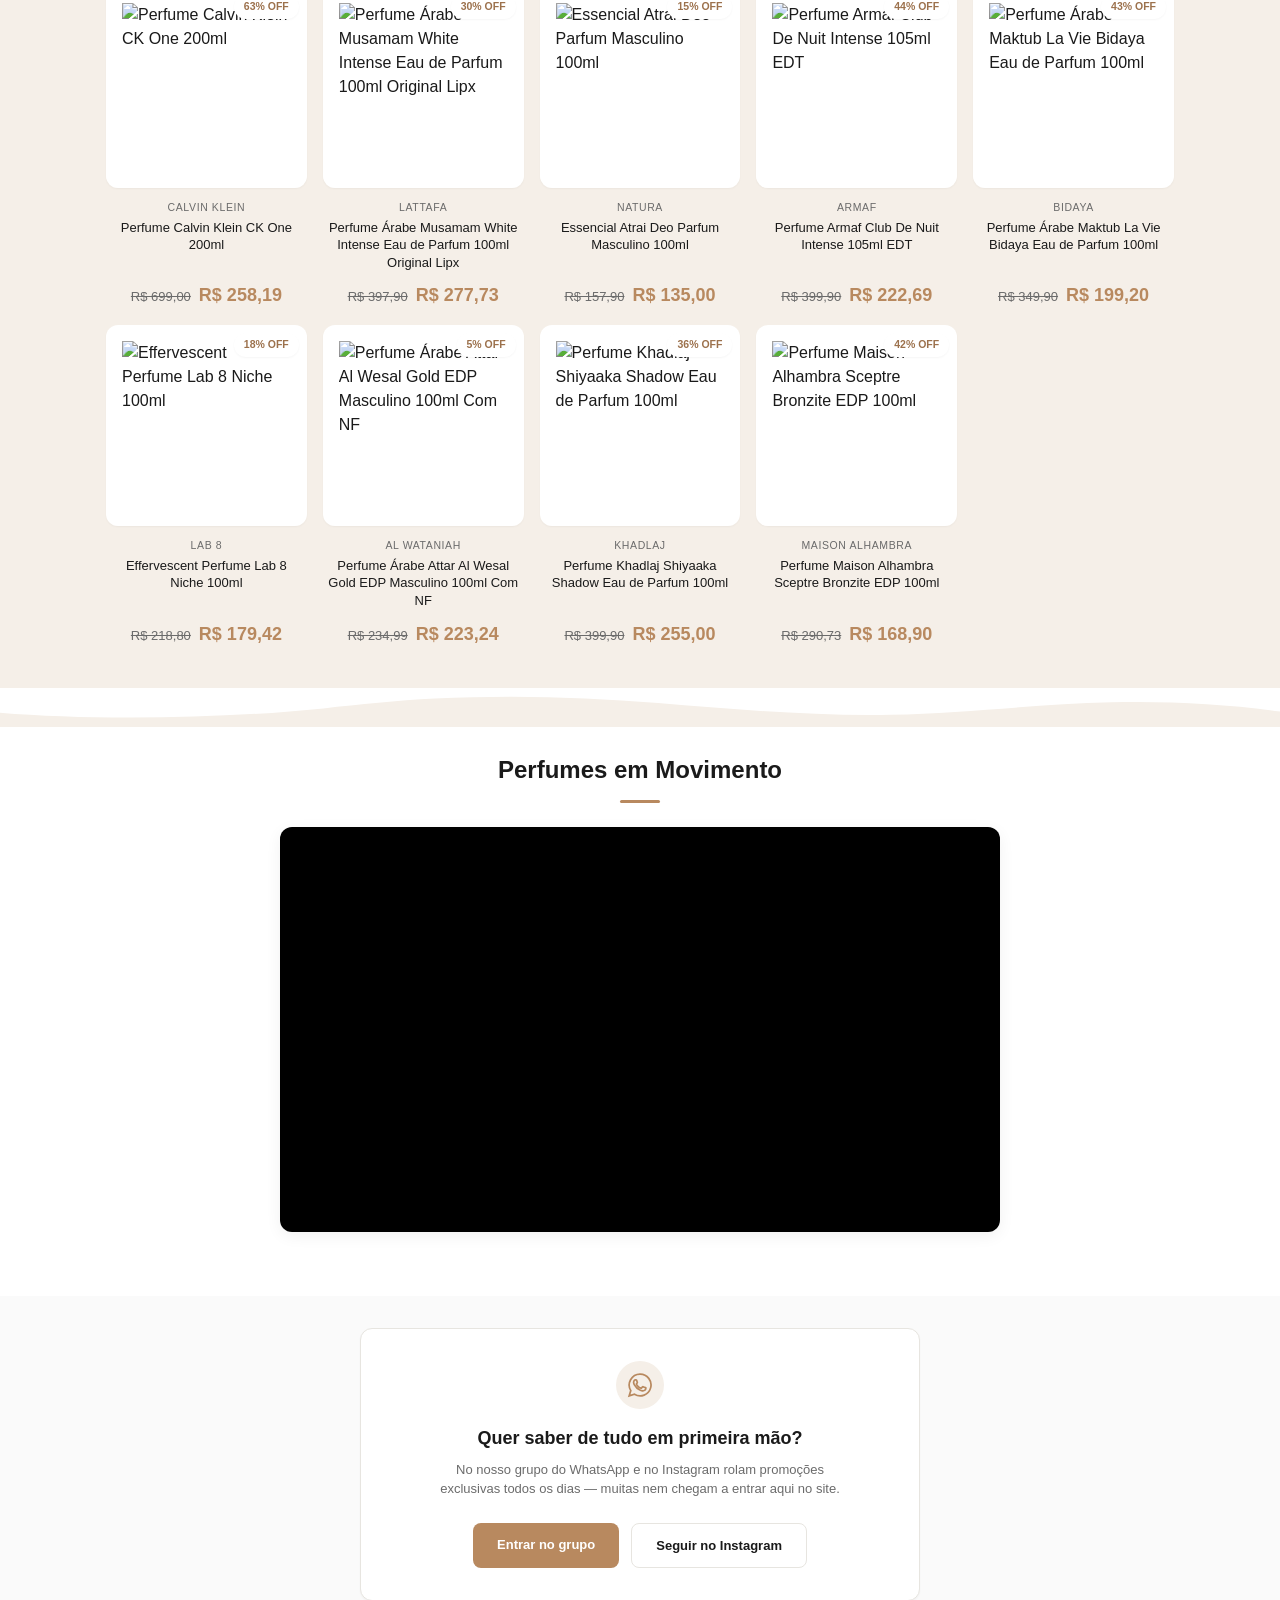
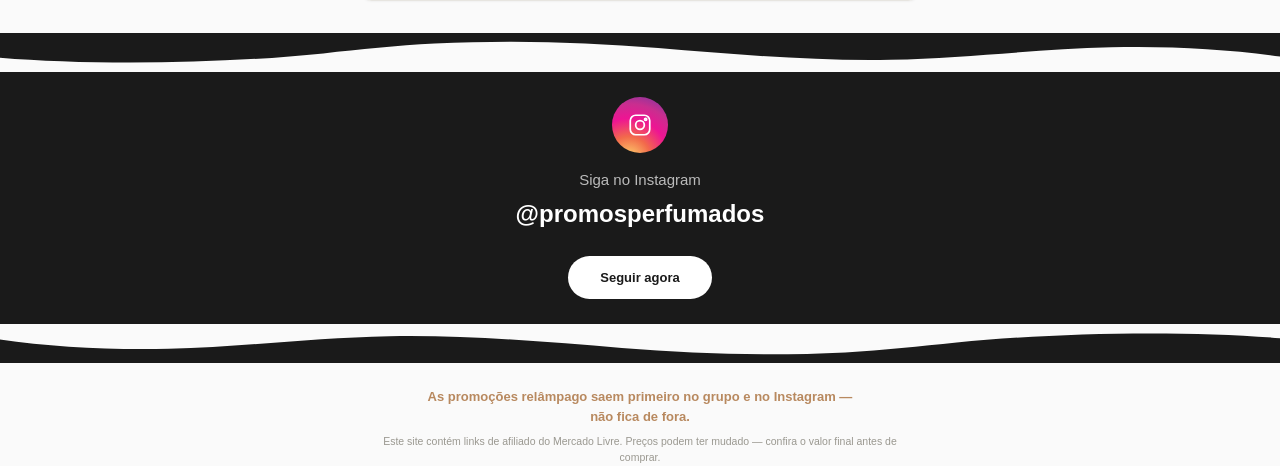
==== commit fd01ea01: "Adiciona secao Perfumes em Movimento com o video em loop do usuario, efeito Ken Burns no carrossel d" ====
--- a/site/index.html
+++ b/site/index.html
@@ -49,6 +49,7 @@
     <h2 class="hero-banner-title" id="hero-title"></h2>
     <p class="hero-banner-subtitle" id="hero-subtitle"></p>
     <a class="hero-banner-btn" href="#grid" id="hero-btn"></a>
+    <p class="hero-stat" id="hero-stat"></p>
   </div>
   <div class="hero-wave hero-wave-bottom" aria-hidden="true">
     <svg viewBox="0 0 1200 120" preserveAspectRatio="none"><path d="M0,0V46.29c47.79,22.2,103.59,32.17,158,28,70.36-5.37,136.33-33.31,206.8-37.5C438.64,32.43,512.34,53.67,583,72.05c69.27,18,138.3,24.88,209.4,13.08,36.15-6,69.85-17.84,104.45-29.34C989.29,25,1113,19.24,1200,42.71V0Z"></path></svg>
@@ -70,6 +71,21 @@
     <div class="results-count" id="results-count"></div>
     <p class="price-note" id="price-note"></p>
     <div class="grid" id="grid"></div>
+  </div>
+</section>
+
+<section class="video-showcase">
+  <div class="section-wave top fill-tint" aria-hidden="true">
+    <svg viewBox="0 0 1200 120" preserveAspectRatio="none"><path d="M0,0V46.29c47.79,22.2,103.59,32.17,158,28,70.36-5.37,136.33-33.31,206.8-37.5C438.64,32.43,512.34,53.67,583,72.05c69.27,18,138.3,24.88,209.4,13.08,36.15-6,69.85-17.84,104.45-29.34C989.29,25,1113,19.24,1200,42.71V0Z"></path></svg>
+  </div>
+  <div class="section-title-wrap">
+    <h2 class="section-title">Perfumes em Movimento</h2>
+    <div class="section-title-underline"></div>
+  </div>
+  <div class="video-frame">
+    <video autoplay muted loop playsinline preload="metadata">
+      <source src="assets/video-showcase.mp4" type="video/mp4">
+    </video>
   </div>
 </section>
 
--- a/site/style.css
+++ b/site/style.css
@@ -110,6 +110,12 @@
   opacity: 0;
   filter: brightness(0.45) saturate(1.05);
   transition: opacity 1.8s ease;
+  animation: heroKenBurns 10s ease-in-out infinite alternate;
+}
+
+@keyframes heroKenBurns {
+  0% { transform: scale(1); }
+  100% { transform: scale(1.12); }
 }
 
 .hero-slide.active { opacity: 1; }
@@ -188,6 +194,13 @@
 }
 
 .hero-banner-btn:hover { background: var(--color-accent-hover); }
+
+.hero-stat {
+  margin-top: var(--space-4);
+  font-size: 11.5px;
+  letter-spacing: 0.3px;
+  color: rgba(255, 255, 255, 0.65);
+}
 
 .shop-band {
   background: var(--color-accent-tint);
@@ -433,6 +446,30 @@
   font-size: var(--text-sm);
 }
 
+.video-showcase {
+  position: relative;
+  overflow: hidden;
+  background: var(--color-surface);
+  padding: var(--space-8) var(--space-4);
+  text-align: center;
+}
+
+.video-frame {
+  max-width: 720px;
+  margin: 0 auto;
+  border-radius: var(--radius);
+  overflow: hidden;
+  box-shadow: var(--shadow-md);
+  background: #000;
+}
+
+.video-frame video {
+  width: 100%;
+  aspect-ratio: 16 / 9;
+  object-fit: cover;
+  display: block;
+}
+
 .cta-section {
   max-width: 560px;
   margin: var(--space-6) auto 0;
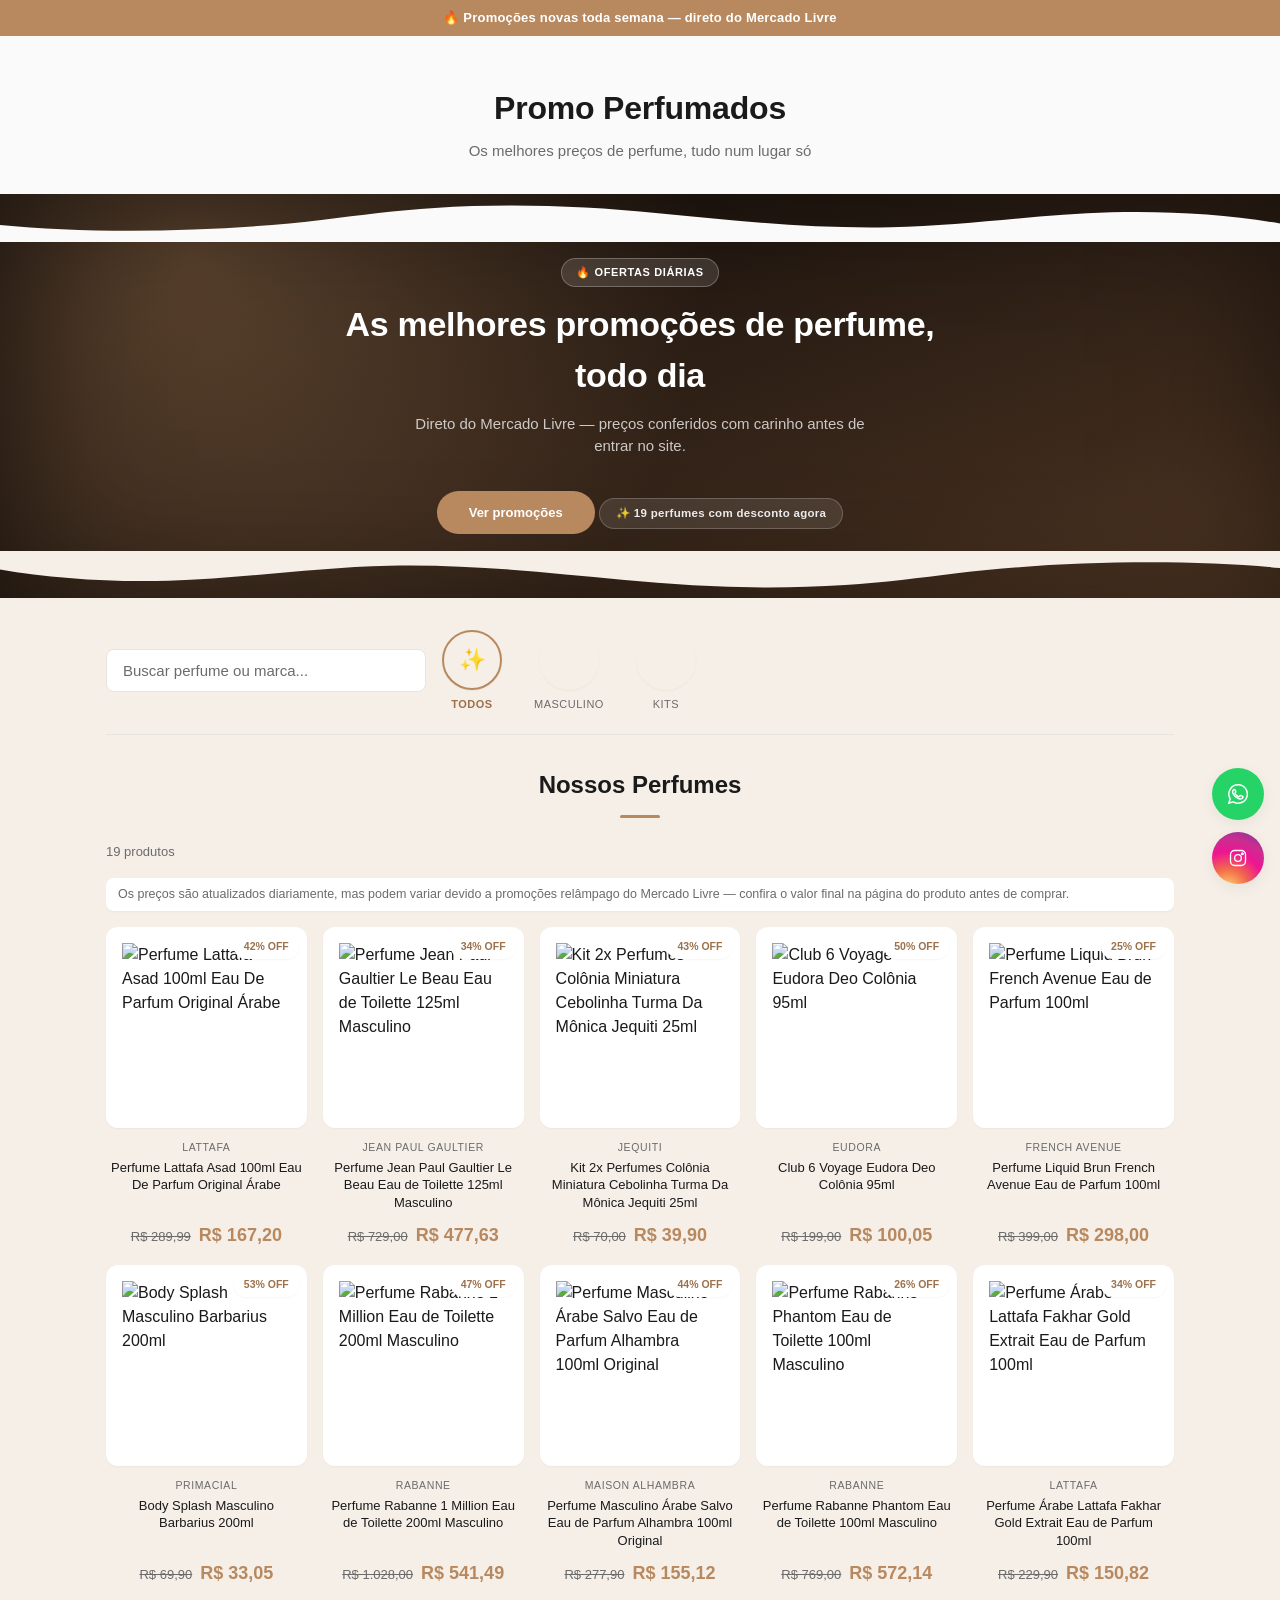
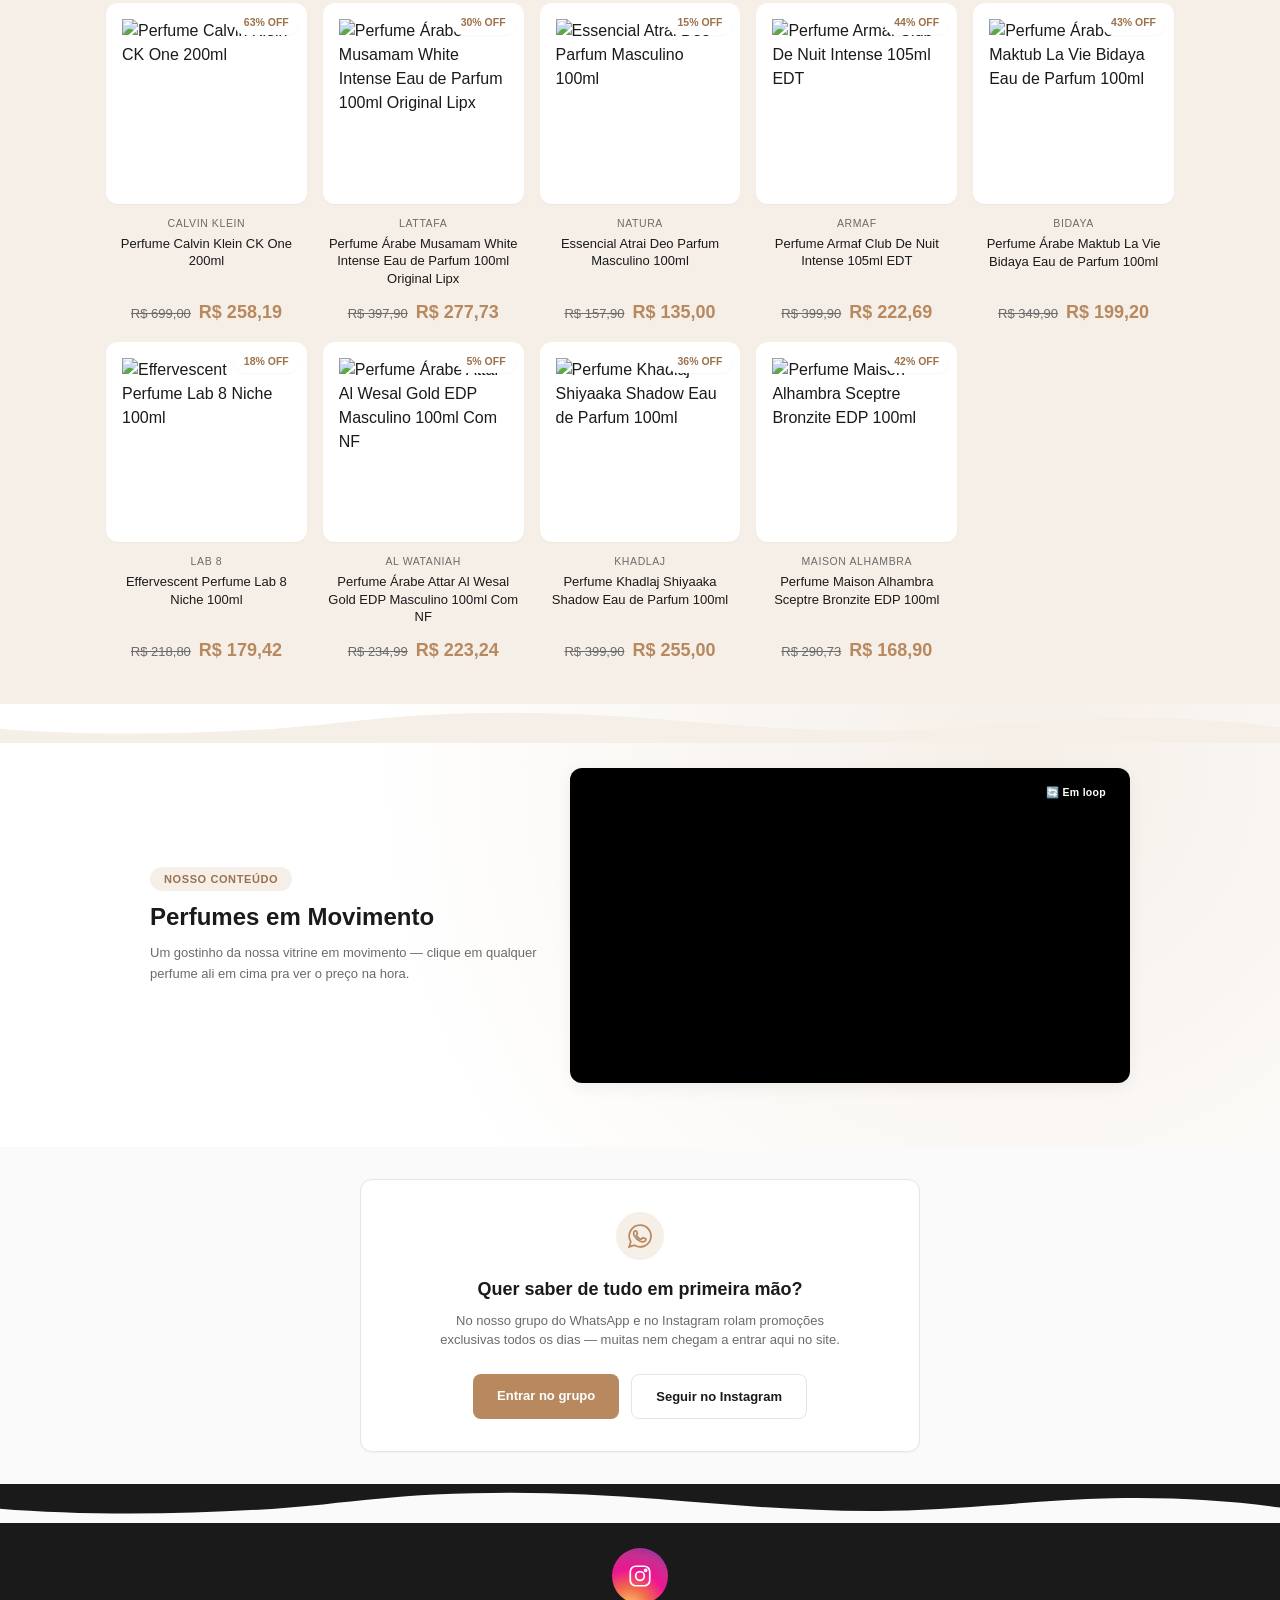
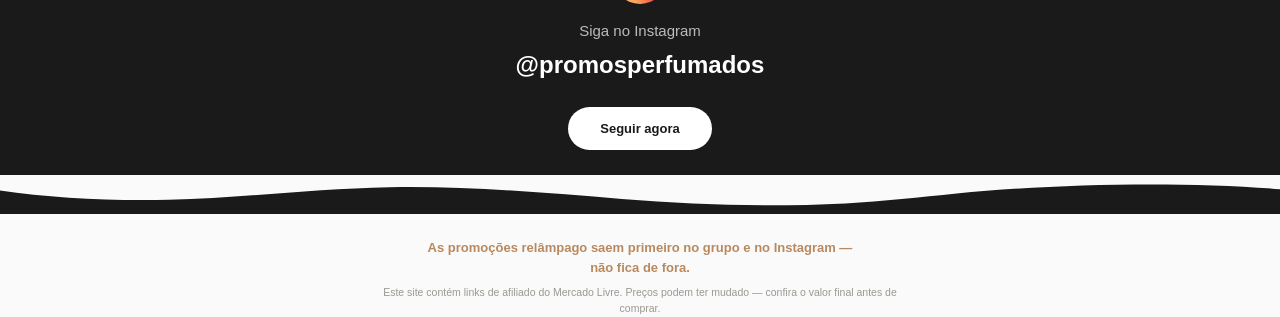
==== commit 5c9ceea9: "Aprofunda o polimento do hero (eyebrow, overlay cinematografico, stat em pill) e da secao de video (" ====
--- a/site/index.html
+++ b/site/index.html
@@ -46,6 +46,7 @@
   <div class="hero-slides" id="hero-slides"></div>
   <div class="hero-overlay"></div>
   <div class="hero-content">
+    <span class="hero-eyebrow">🔥 Ofertas diárias</span>
     <h2 class="hero-banner-title" id="hero-title"></h2>
     <p class="hero-banner-subtitle" id="hero-subtitle"></p>
     <a class="hero-banner-btn" href="#grid" id="hero-btn"></a>
@@ -78,14 +79,20 @@
   <div class="section-wave top fill-tint" aria-hidden="true">
     <svg viewBox="0 0 1200 120" preserveAspectRatio="none"><path d="M0,0V46.29c47.79,22.2,103.59,32.17,158,28,70.36-5.37,136.33-33.31,206.8-37.5C438.64,32.43,512.34,53.67,583,72.05c69.27,18,138.3,24.88,209.4,13.08,36.15-6,69.85-17.84,104.45-29.34C989.29,25,1113,19.24,1200,42.71V0Z"></path></svg>
   </div>
-  <div class="section-title-wrap">
-    <h2 class="section-title">Perfumes em Movimento</h2>
-    <div class="section-title-underline"></div>
-  </div>
-  <div class="video-frame">
-    <video autoplay muted loop playsinline preload="metadata">
-      <source src="assets/video-showcase.mp4" type="video/mp4">
-    </video>
+  <div class="video-showcase-inner">
+    <div class="video-showcase-text">
+      <span class="section-kicker">Nosso conteúdo</span>
+      <h2 class="video-showcase-title">Perfumes em Movimento</h2>
+      <p class="video-showcase-caption">Um gostinho da nossa vitrine em movimento — clique em qualquer perfume ali em cima pra ver o preço na hora.</p>
+    </div>
+    <div class="video-frame-wrap">
+      <div class="video-frame">
+        <span class="video-badge">🔄 Em loop</span>
+        <video autoplay muted loop playsinline preload="metadata">
+          <source src="assets/video-showcase.mp4" type="video/mp4">
+        </video>
+      </div>
+    </div>
   </div>
 </section>
 
--- a/site/style.css
+++ b/site/style.css
@@ -124,7 +124,24 @@
   position: absolute;
   inset: 0;
   z-index: 1;
-  background: linear-gradient(135deg, rgba(35, 24, 16, 0.82), rgba(74, 50, 33, 0.6) 55%, rgba(107, 74, 47, 0.7));
+  background:
+    radial-gradient(circle at 15% 15%, rgba(184, 137, 95, 0.4), transparent 45%),
+    linear-gradient(160deg, rgba(18, 12, 8, 0.9) 8%, rgba(42, 29, 20, 0.78) 45%, rgba(74, 50, 33, 0.58) 75%, rgba(107, 74, 47, 0.68) 100%);
+  box-shadow: inset 0 0 140px rgba(0, 0, 0, 0.5);
+}
+
+.hero-eyebrow {
+  display: inline-block;
+  margin-bottom: var(--space-3);
+  padding: 5px 14px;
+  border-radius: var(--radius-pill);
+  background: rgba(255, 255, 255, 0.12);
+  border: 1px solid rgba(255, 255, 255, 0.25);
+  font-size: 11px;
+  font-weight: 700;
+  letter-spacing: 0.6px;
+  text-transform: uppercase;
+  color: #fff;
 }
 
 .hero-content {
@@ -196,10 +213,18 @@
 .hero-banner-btn:hover { background: var(--color-accent-hover); }
 
 .hero-stat {
+  display: inline-flex;
+  align-items: center;
+  gap: 6px;
   margin-top: var(--space-4);
+  padding: 6px 16px;
+  border-radius: var(--radius-pill);
+  background: rgba(255, 255, 255, 0.1);
+  border: 1px solid rgba(255, 255, 255, 0.2);
   font-size: 11.5px;
+  font-weight: 600;
   letter-spacing: 0.3px;
-  color: rgba(255, 255, 255, 0.65);
+  color: rgba(255, 255, 255, 0.9);
 }
 
 .shop-band {
@@ -449,14 +474,55 @@
 .video-showcase {
   position: relative;
   overflow: hidden;
-  background: var(--color-surface);
+  background: radial-gradient(circle at 80% 15%, var(--color-accent-tint), var(--color-surface) 60%);
   padding: var(--space-8) var(--space-4);
-  text-align: center;
+}
+
+.video-showcase-inner {
+  max-width: 980px;
+  margin: 0 auto;
+  display: flex;
+  flex-direction: column;
+  align-items: center;
+  gap: var(--space-6);
+  text-align: center;
+}
+
+.video-showcase-text { max-width: 460px; }
+
+.section-kicker {
+  display: inline-block;
+  margin-bottom: var(--space-2);
+  padding: 4px 14px;
+  border-radius: var(--radius-pill);
+  background: var(--color-accent-tint);
+  color: var(--color-accent-hover);
+  font-size: 11px;
+  font-weight: 700;
+  letter-spacing: 0.6px;
+  text-transform: uppercase;
+}
+
+.video-showcase-title {
+  font-size: var(--text-lg);
+  font-weight: 600;
+  color: var(--color-text);
+  margin-bottom: var(--space-2);
+}
+
+.video-showcase-caption {
+  font-size: var(--text-xs);
+  color: var(--color-text-muted);
+  line-height: 1.6;
+}
+
+.video-frame-wrap {
+  width: 100%;
+  max-width: 560px;
 }
 
 .video-frame {
-  max-width: 720px;
-  margin: 0 auto;
+  position: relative;
   border-radius: var(--radius);
   overflow: hidden;
   box-shadow: var(--shadow-md);
@@ -468,6 +534,32 @@
   aspect-ratio: 16 / 9;
   object-fit: cover;
   display: block;
+}
+
+.video-badge {
+  position: absolute;
+  top: var(--space-3);
+  right: var(--space-3);
+  z-index: 2;
+  display: inline-flex;
+  align-items: center;
+  gap: 5px;
+  padding: 5px 12px;
+  border-radius: var(--radius-pill);
+  background: rgba(0, 0, 0, 0.5);
+  color: #fff;
+  font-size: 10.5px;
+  font-weight: 600;
+  letter-spacing: 0.3px;
+}
+
+@media (min-width: 760px) {
+  .video-showcase-inner {
+    flex-direction: row;
+    justify-content: center;
+    text-align: left;
+  }
+  .video-showcase-text { text-align: left; }
 }
 
 .cta-section {
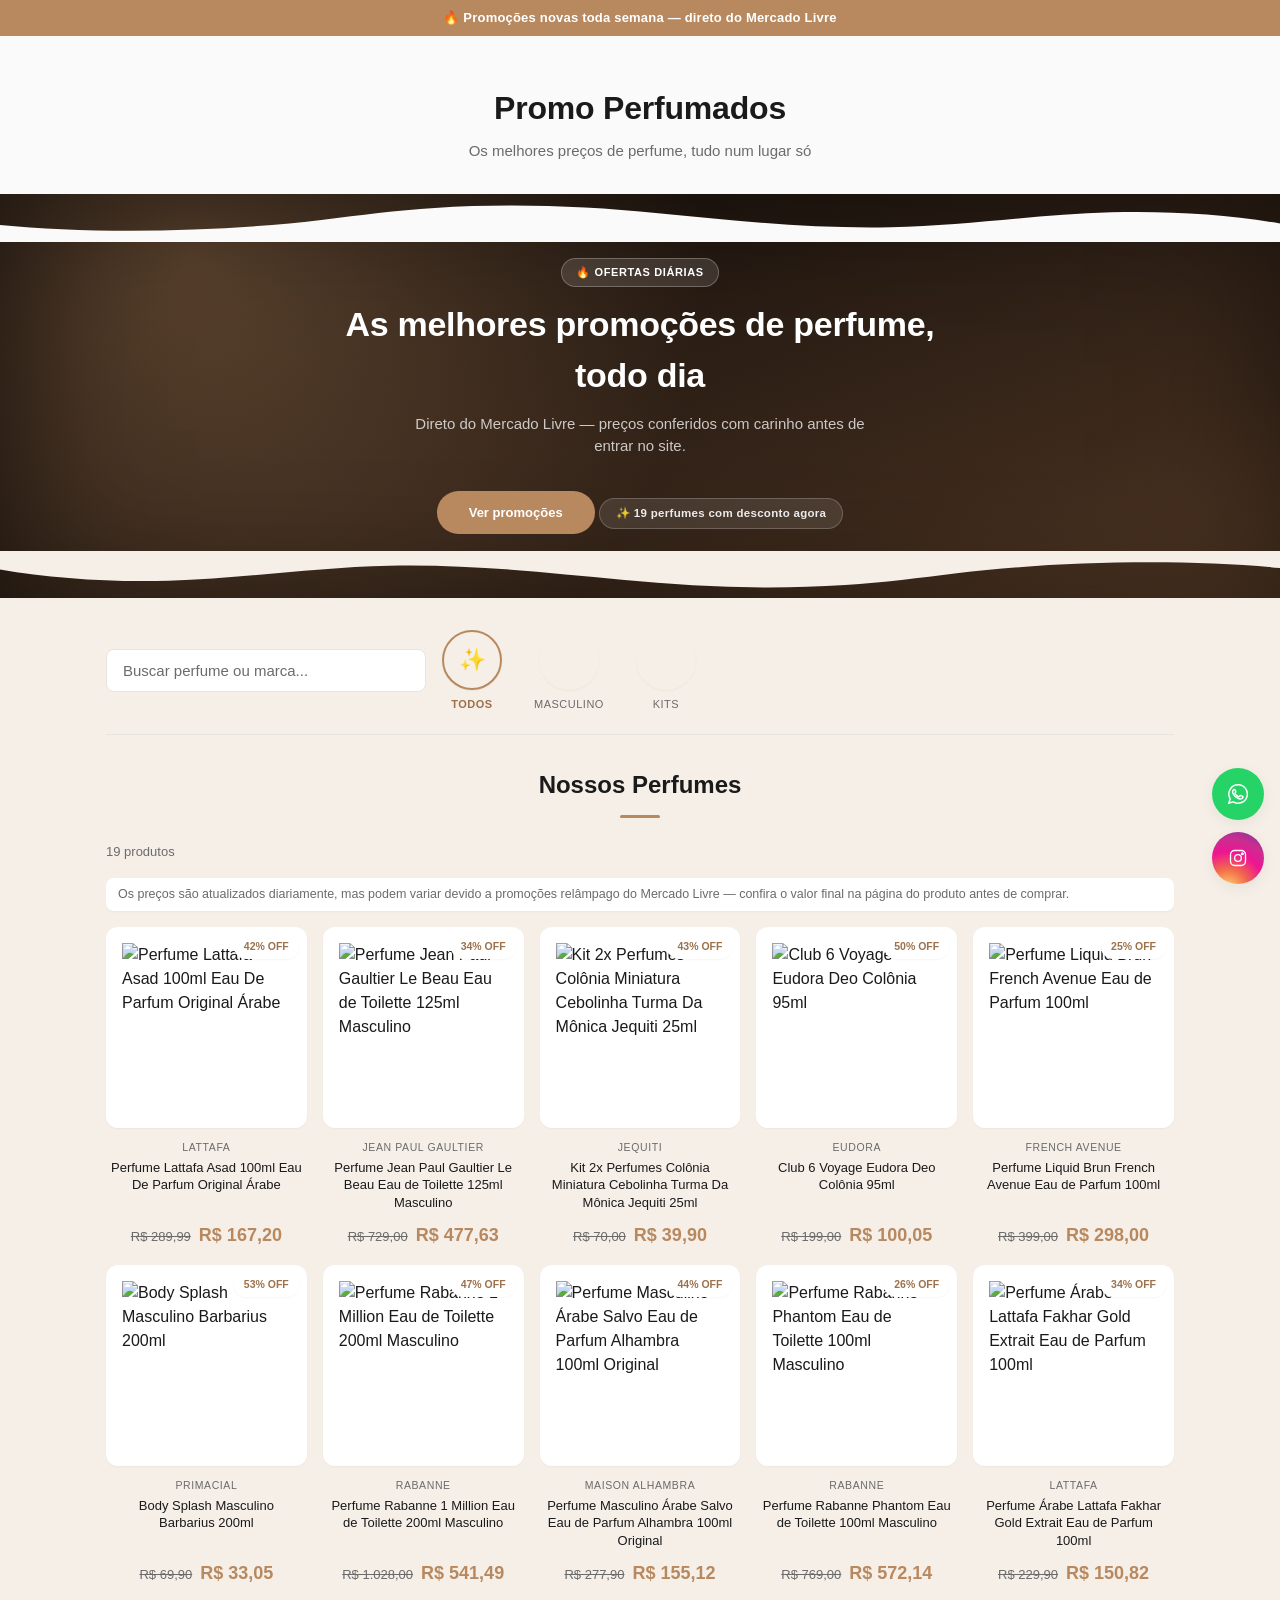
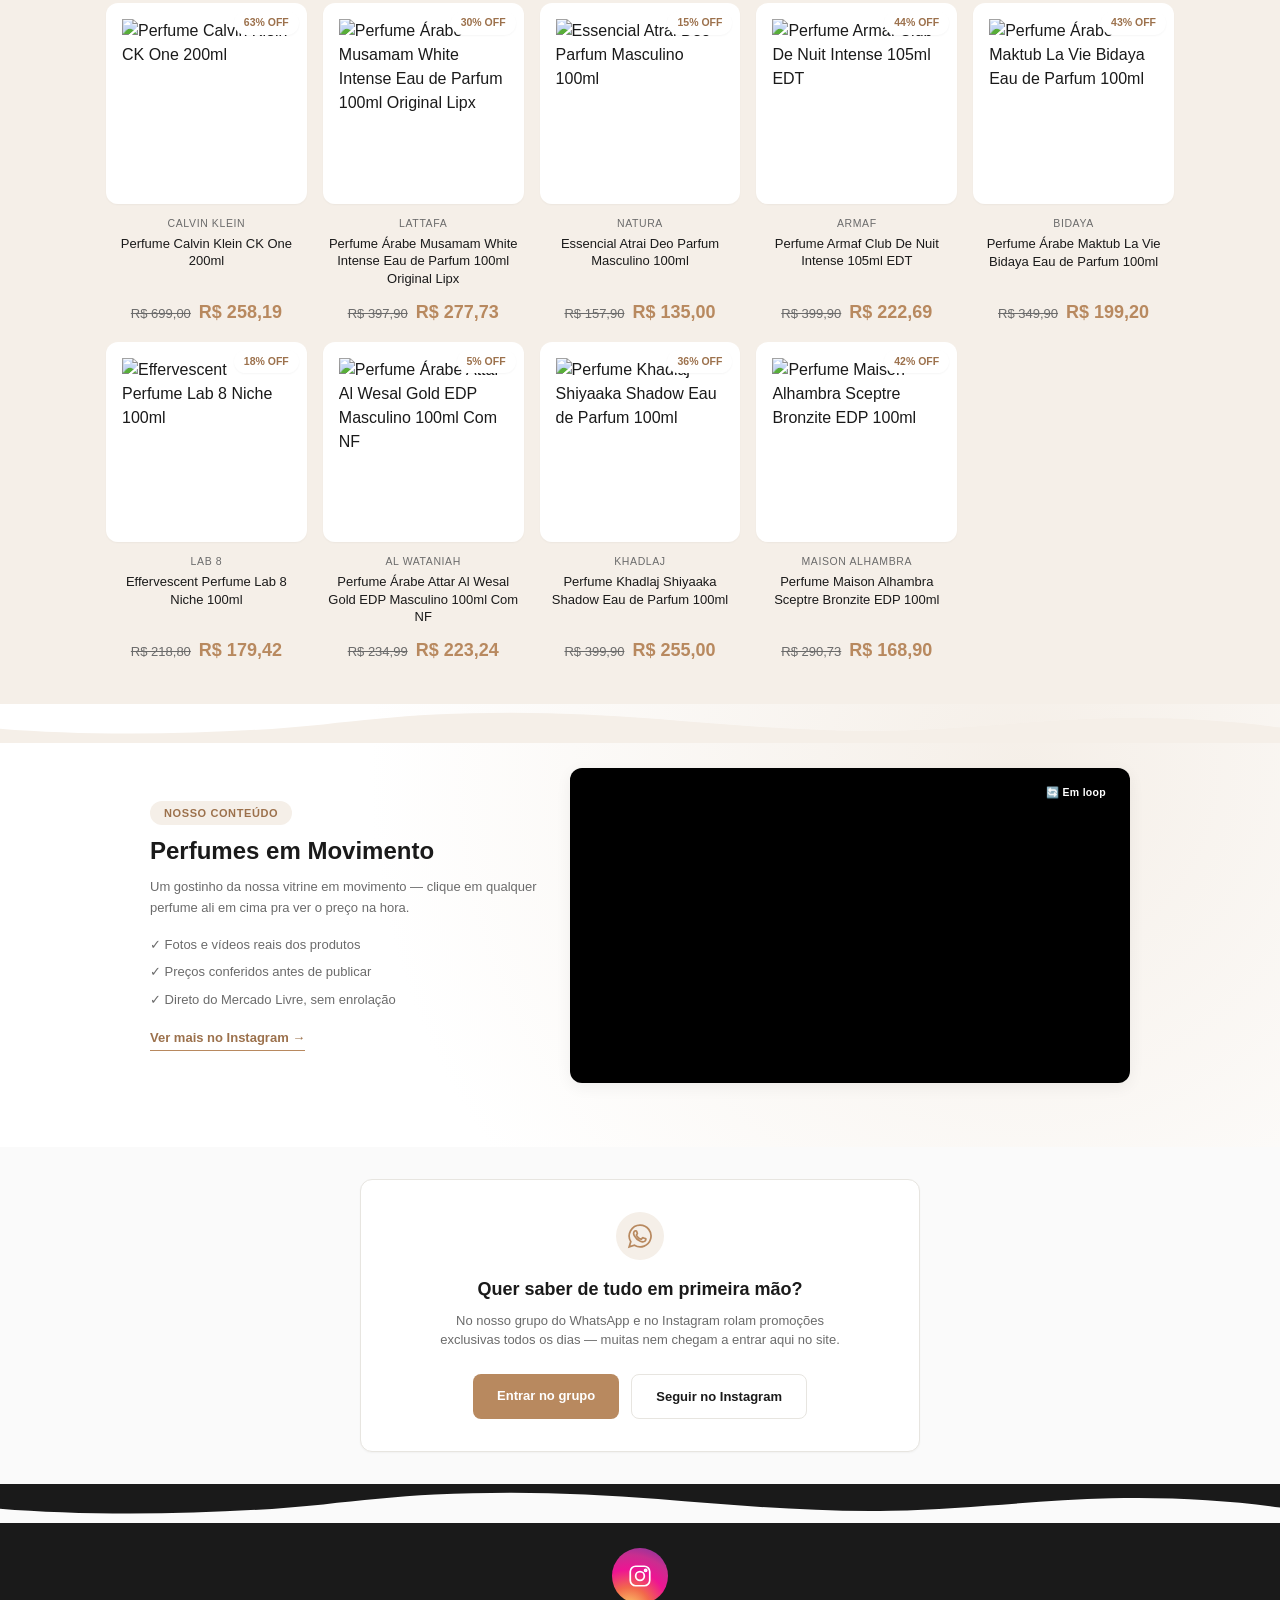
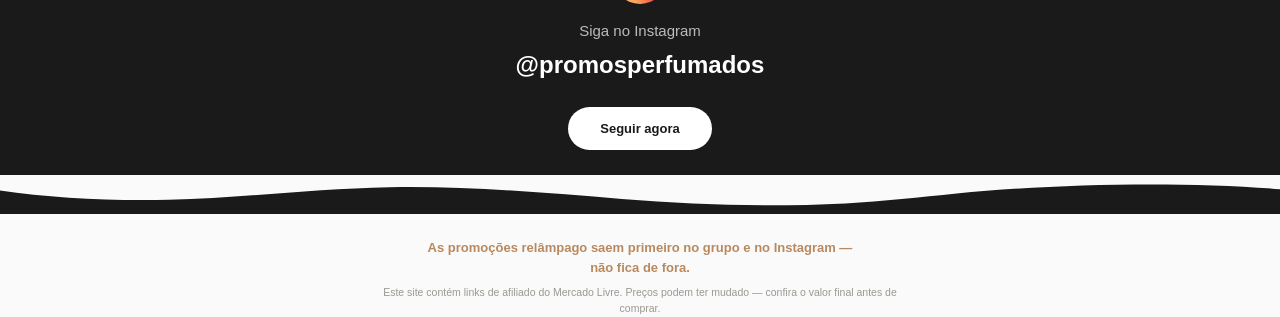
==== commit 6ac9e15e: "Completa a secao de video com lista de diferenciais e link para o Instagram, glow decorativo atras d" ====
--- a/site/index.html
+++ b/site/index.html
@@ -84,6 +84,12 @@
       <span class="section-kicker">Nosso conteúdo</span>
       <h2 class="video-showcase-title">Perfumes em Movimento</h2>
       <p class="video-showcase-caption">Um gostinho da nossa vitrine em movimento — clique em qualquer perfume ali em cima pra ver o preço na hora.</p>
+      <ul class="video-showcase-features">
+        <li>✓ Fotos e vídeos reais dos produtos</li>
+        <li>✓ Preços conferidos antes de publicar</li>
+        <li>✓ Direto do Mercado Livre, sem enrolação</li>
+      </ul>
+      <a class="video-showcase-link" id="video-instagram-link" href="#" target="_blank">Ver mais no Instagram →</a>
     </div>
     <div class="video-frame-wrap">
       <div class="video-frame">
--- a/site/style.css
+++ b/site/style.css
@@ -516,9 +516,45 @@
   line-height: 1.6;
 }
 
+.video-showcase-features {
+  list-style: none;
+  margin: var(--space-4) 0;
+  display: flex;
+  flex-direction: column;
+  gap: var(--space-2);
+}
+
+.video-showcase-features li {
+  font-size: var(--text-xs);
+  color: var(--color-text-muted);
+}
+
+.video-showcase-link {
+  display: inline-block;
+  font-size: var(--text-xs);
+  font-weight: 600;
+  color: var(--color-accent-hover);
+  text-decoration: none;
+  border-bottom: 1px solid var(--color-accent);
+  padding-bottom: 2px;
+  transition: opacity 0.15s ease;
+}
+
+.video-showcase-link:hover { opacity: 0.65; }
+
 .video-frame-wrap {
+  position: relative;
   width: 100%;
   max-width: 560px;
+}
+
+.video-frame-wrap::before {
+  content: "";
+  position: absolute;
+  inset: -28px;
+  background: radial-gradient(circle, rgba(184, 137, 95, 0.35), transparent 70%);
+  filter: blur(28px);
+  z-index: -1;
 }
 
 .video-frame {
